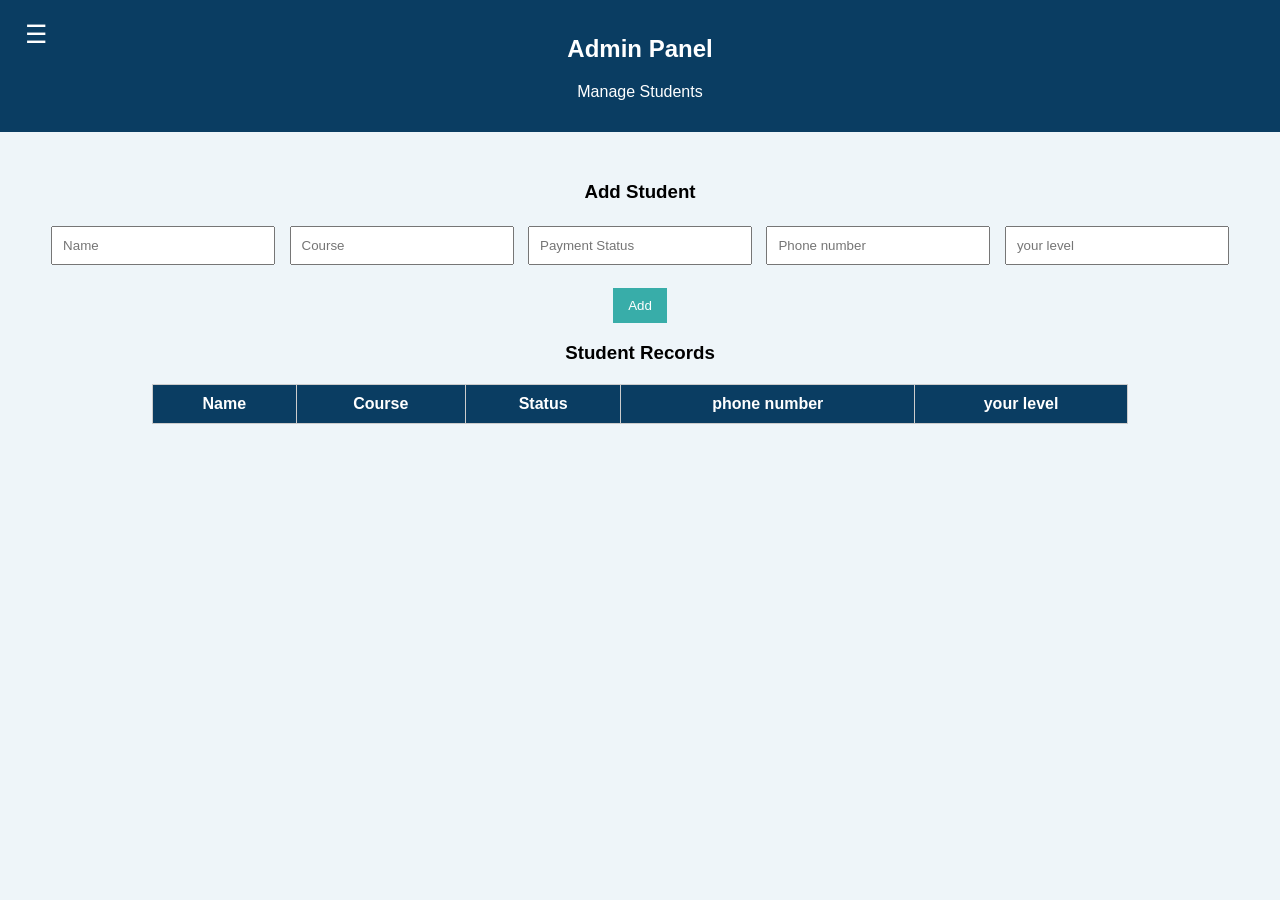
==== admin.html @ 554ec20a "Add files via upload" ====
<!DOCTYPE html>
<html>
<head>
<meta name="description" content="Manuh Digital Institute offers online courses in programming, web development, graphic design and more.">
<meta name="keywords" content="Manuh, coding school, online courses, programming Kenya">
<title>Admin Panel - MANUH</title>

<style>
/* MENU BUTTON */
.menu-btn {
    font-size: 25px;
    cursor: pointer;
    padding: 10px;
    position: fixed;
    top: 10px;
    left: 15px;
    color: white;
    z-index: 1000;
}

/* SIDE MENU */
.side-menu {
    height: 100%;
    width: 0;
    position: fixed;
    top: 0;
    left: 0;
    background: #0a3d62;
    overflow-x: hidden;
    transition: 0.3s;
    padding-top: 60px;
}

.side-menu a {
    display: block;
    padding: 15px;
    color: white;
    text-decoration: none;
    font-size: 18px;
}

.side-menu a:hover {
    background: #38ada9;
}
body {
    font-family: Arial;
    background: #eef5f9;
    margin: 0;
    text-align: center;
}

header {
    background: #0a3d62;
    color: white;
    padding: 15px;
}

.container {
    padding: 30px;
}

input {
    padding: 10px;
    margin: 5px;
    width: 200px;
}

button {
    padding: 10px 15px;
    background: #38ada9;
    color: white;
    border: none;
    cursor: pointer;
}

table {
    margin: auto;
    margin-top: 20px;
    border-collapse: collapse;
    width: 80%;
}

table, th, td {
    border: 1px solid #ccc;
    padding: 10px;
}

th {
    background: #0a3d62;
    color: white;
}
</style>
</head>

<body>
<!-- MENU BUTTON -->
<div class="menu-btn" onclick="toggleMenu()">☰</div>

<!-- SIDE MENU -->
<div id="sideMenu" class="side-menu">
    <a href="#" onclick="toggleMenu()">❌Close</a>
    <a href="index.html">Home</a>
    <a href="courses.html">Courses</a>
    <a href="updates.html">Updates</a>
    <a href="testimonials.html">Testimonials</a>
    <a href="contact.html">Contact</a>
</div>
<header>
<h2>Admin Panel</h2>
<p>Manage Students</p>
</header>

<div class="container">

<h3>Add Student</h3>

<input type="text" id="name" placeholder="Name">
<input type="text" id="course" placeholder="Course">
<input type="text" id="status" placeholder="Payment Status">
<input type="text" id="status" placeholder="Phone number">
<input type="text" id="status" placeholder="your level">
<br><br>
<button onclick="addStudent()">Add</button>

<h3>Student Records</h3>

<table id="table">
<tr>
<th>Name</th>
<th>Course</th>
<th>Status</th>
<th>phone number</th>
<th>your level</th>
</tr>
</table>

</div>

<script>

const password = "admin123";

let user = prompt("Enter Admin Password:");

if(user !== password){
    alert("Access Denied");
    window.location.href = "index.html";
}

const scriptURL = "https://script.google.com/macros/s/AKfycbxEfdtH7J-JGkwNBiwS1fUm7ss4GnFh3Oe9VlVW-GydqVm9uI6_HTYOutLqC6gaaTQbQA/exec";

function addStudent(){
    const name = document.getElementById("name").value;
    const course = document.getElementById("course").value;
    const status = document.getElementById("status").value;

    fetch(scriptURL, {
        method: "POST",
        header: {
               "content-Type": "application/json"
        },
        body: JSON.stringify({name, course, status, phone number, your level})
    })
    .then(response => response.text())
    .then(data => {
        alert("✅student added successfully");
    })
    .catch(error => {
        alert("❌Error: " + error);
        console.error(error);
    });
}
</script>

<script>
function toggleMenu(){
    let menu = document.getElementById("sideMenu");

    if(menu.style.width === "250px"){
        menu.style.width = "0";
    } else {
        menu.style.width = "250px";
    }
}
</script>
</body>
</html>
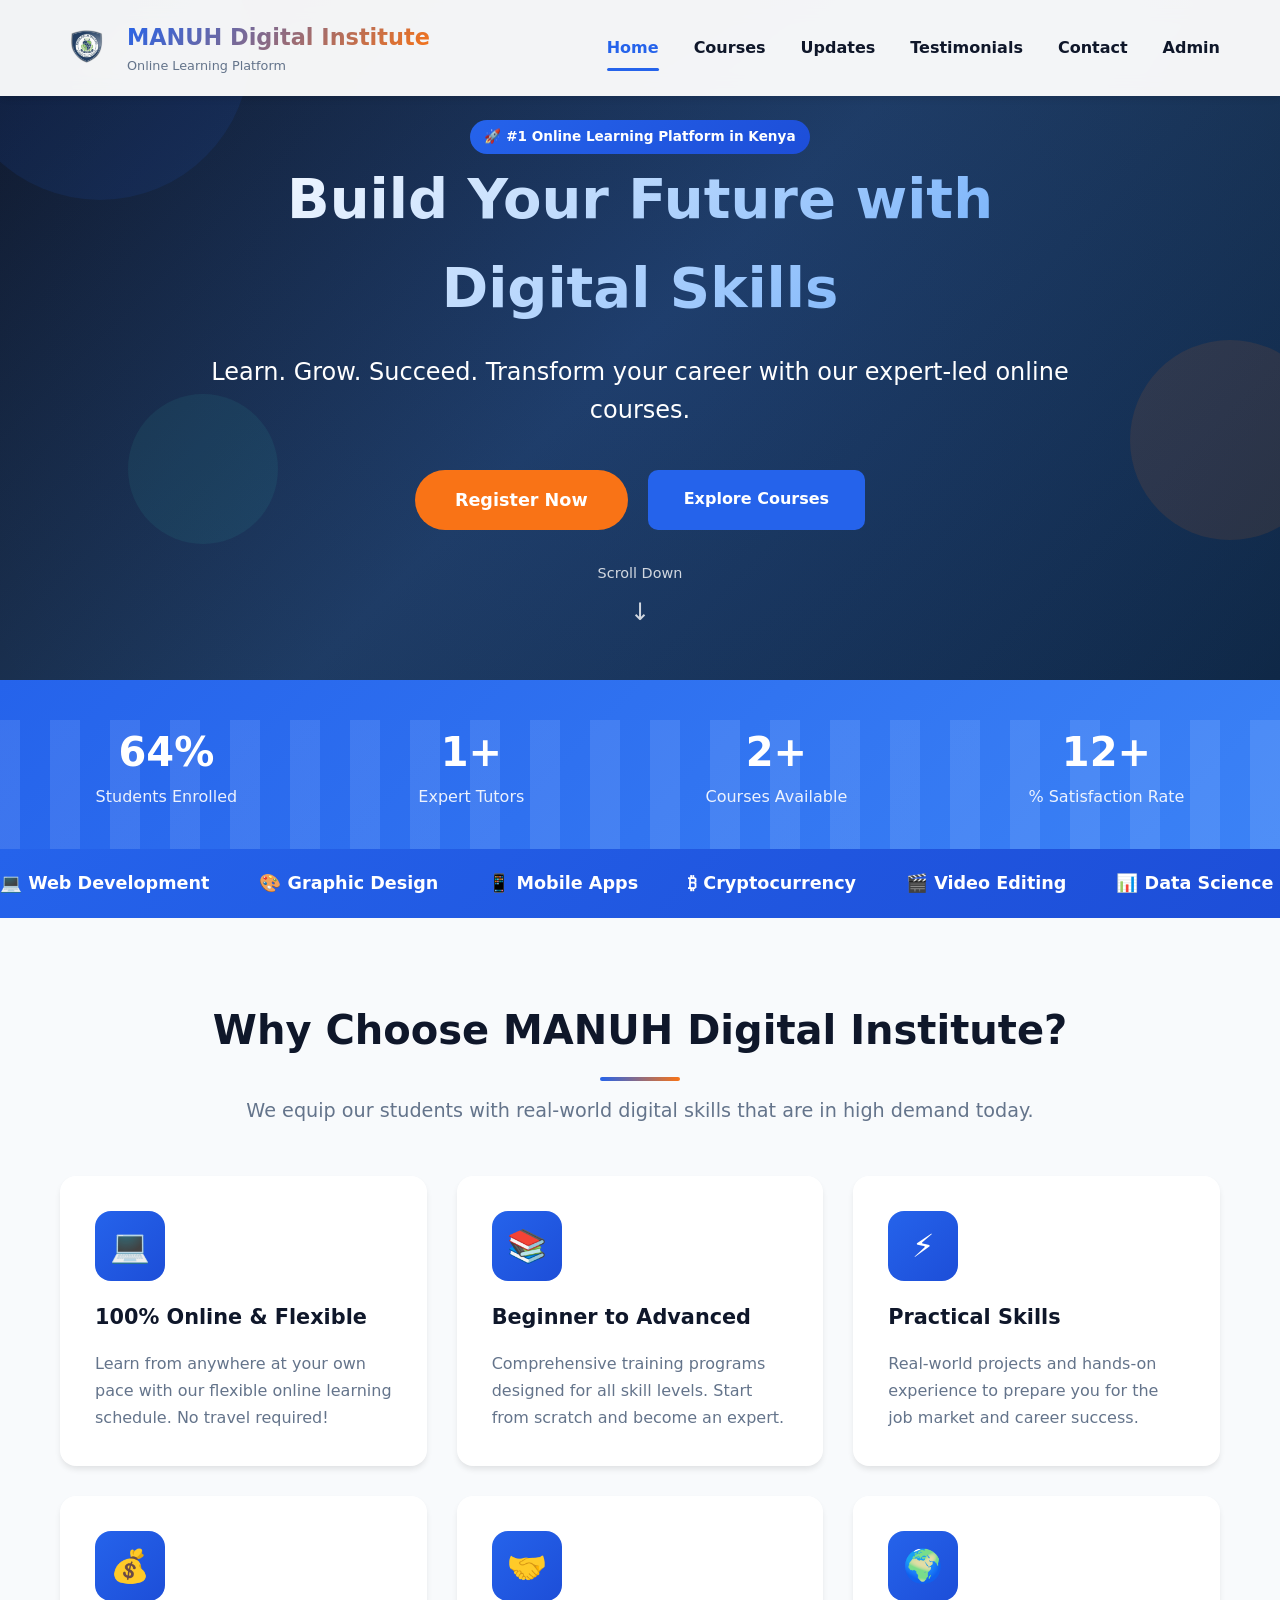
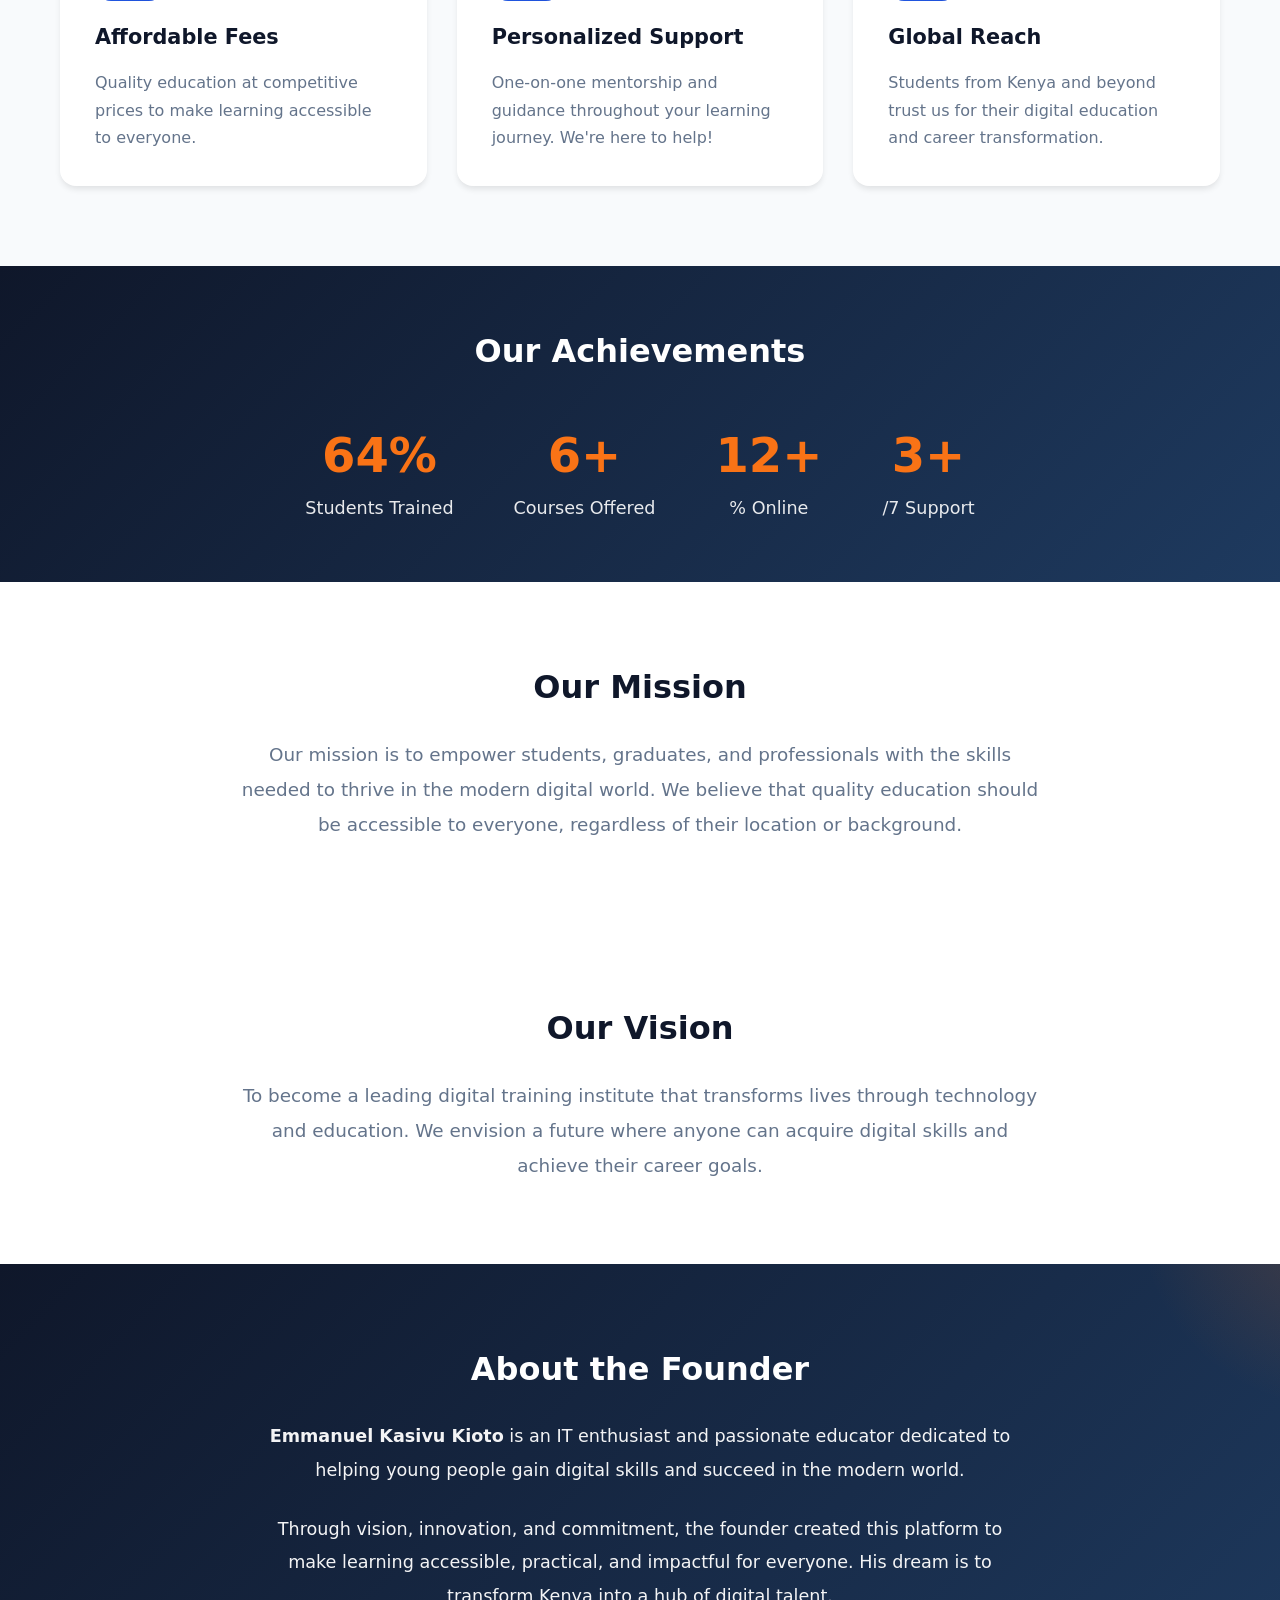
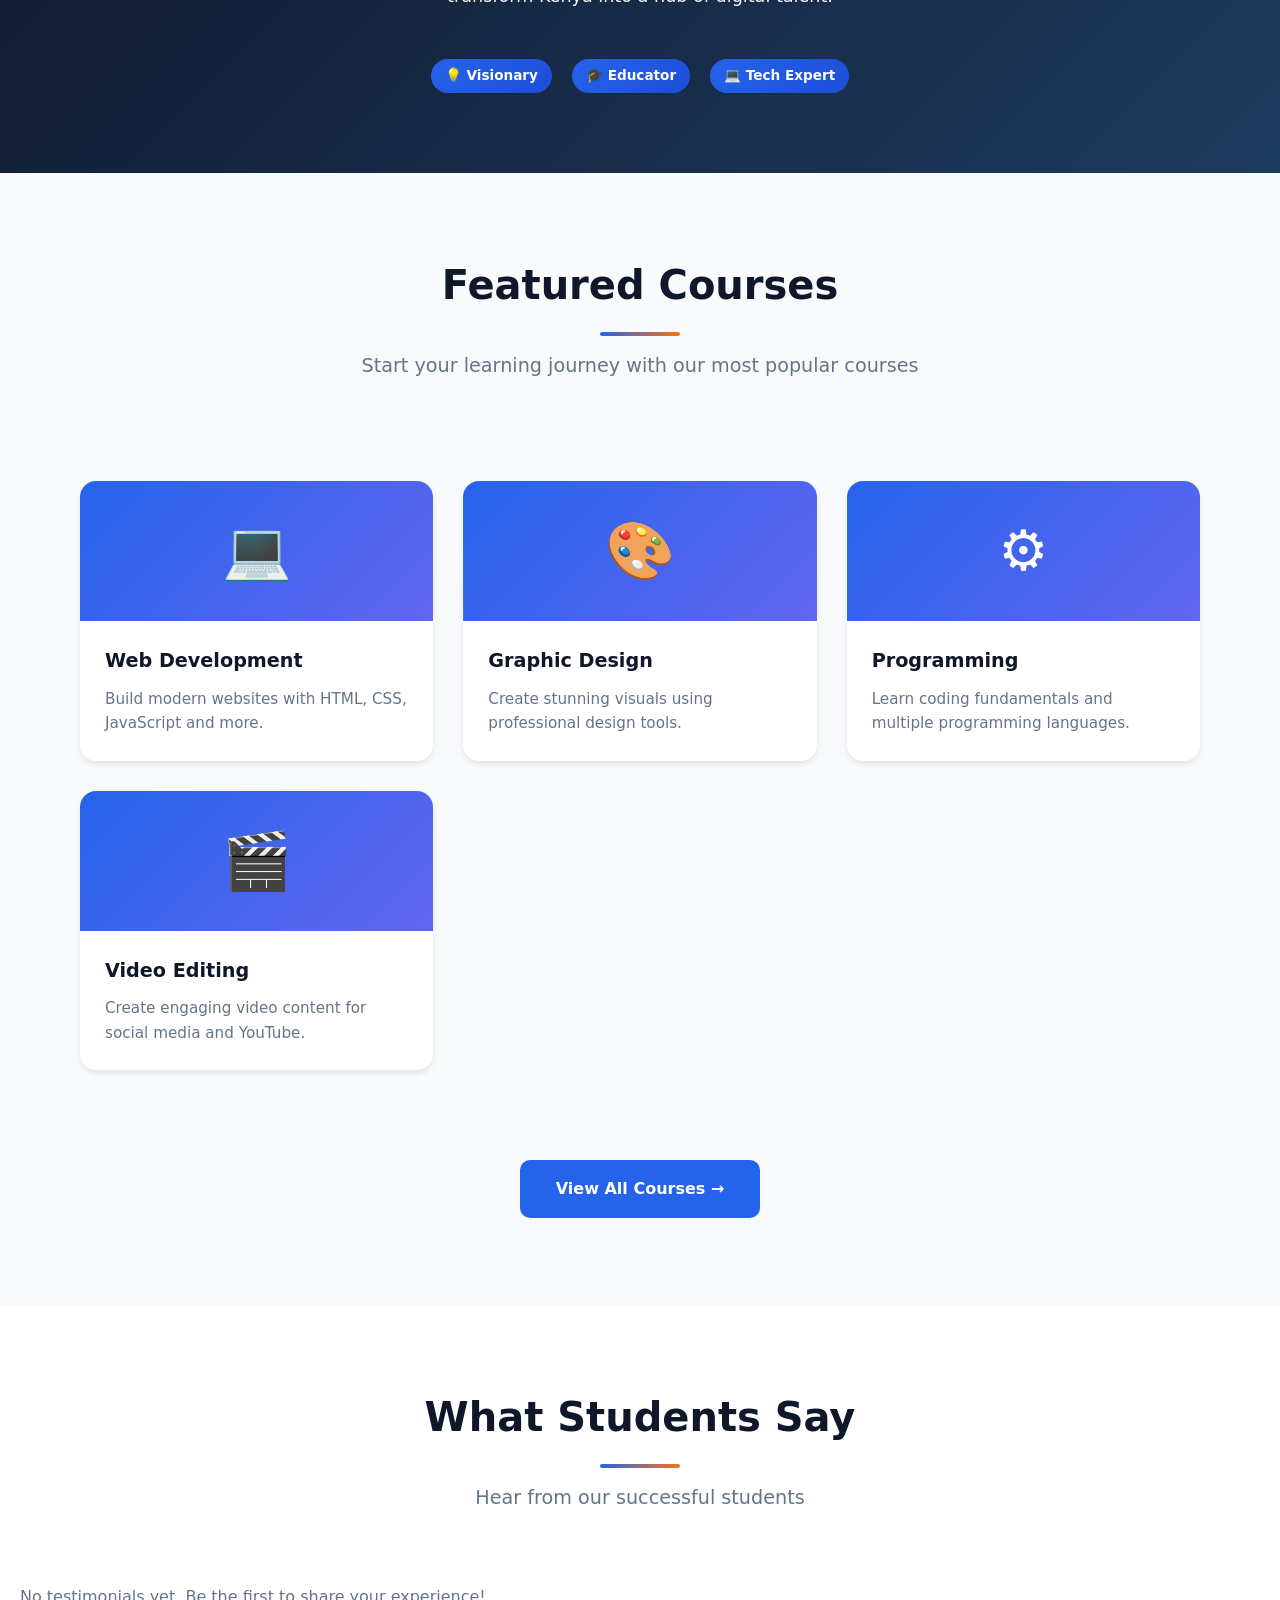
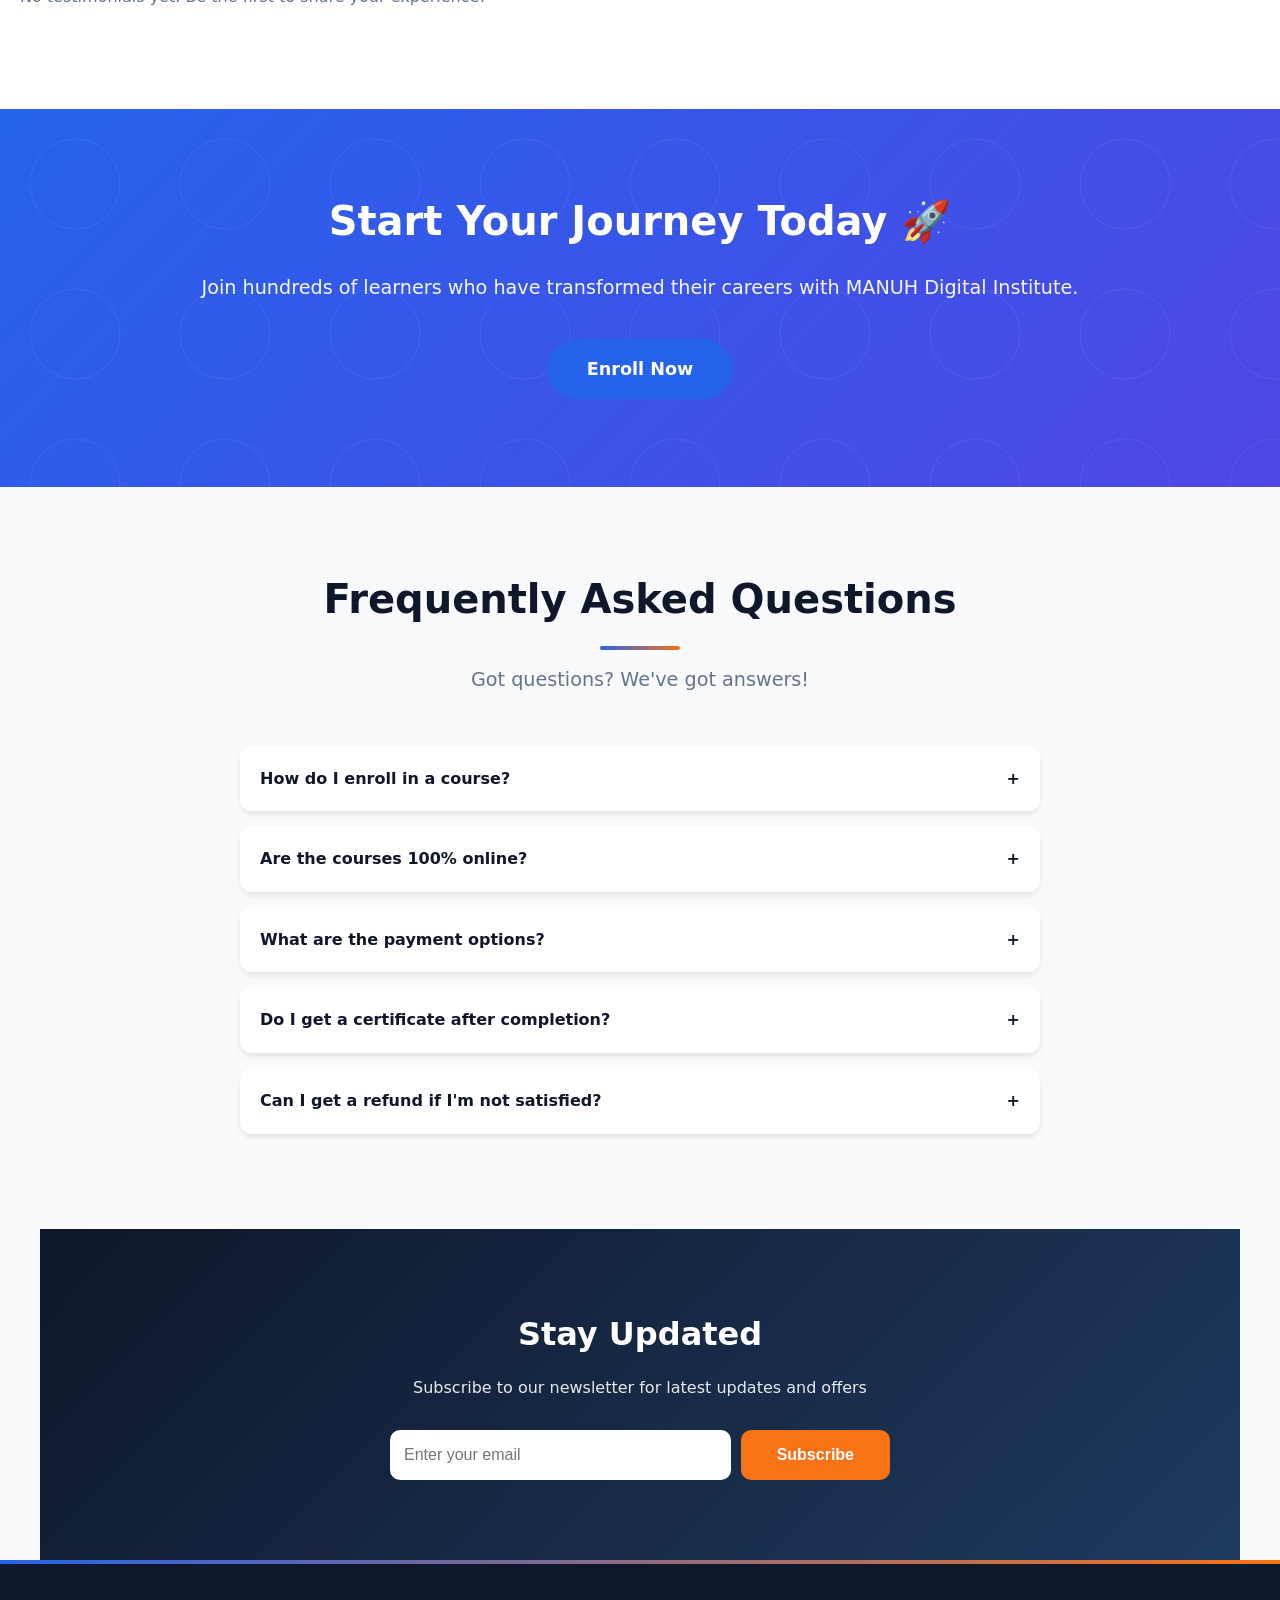
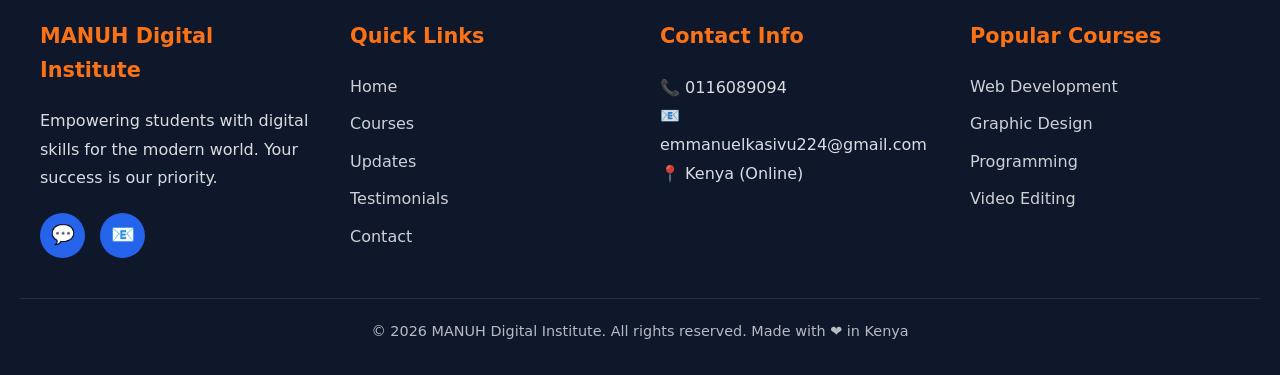
==== commit 9f18cc08: "updated commit" ====
--- a/admin.html
+++ b/admin.html
@@ -1,187 +1,209 @@
-<!DOCTYPE html>
-<html>
-<head>
-<meta name="description" content="Manuh Digital Institute offers online courses in programming, web development, graphic design and more.">
-<meta name="keywords" content="Manuh, coding school, online courses, programming Kenya">
-<title>Admin Panel - MANUH</title>
-
-<style>
-/* MENU BUTTON */
-.menu-btn {
-    font-size: 25px;
-    cursor: pointer;
-    padding: 10px;
-    position: fixed;
-    top: 10px;
-    left: 15px;
-    color: white;
-    z-index: 1000;
-}
-
-/* SIDE MENU */
-.side-menu {
-    height: 100%;
-    width: 0;
-    position: fixed;
-    top: 0;
-    left: 0;
-    background: #0a3d62;
-    overflow-x: hidden;
-    transition: 0.3s;
-    padding-top: 60px;
-}
-
-.side-menu a {
-    display: block;
-    padding: 15px;
-    color: white;
-    text-decoration: none;
-    font-size: 18px;
-}
-
-.side-menu a:hover {
-    background: #38ada9;
-}
-body {
-    font-family: Arial;
-    background: #eef5f9;
-    margin: 0;
-    text-align: center;
-}
-
-header {
-    background: #0a3d62;
-    color: white;
-    padding: 15px;
-}
-
-.container {
-    padding: 30px;
-}
-
-input {
-    padding: 10px;
-    margin: 5px;
-    width: 200px;
-}
-
-button {
-    padding: 10px 15px;
-    background: #38ada9;
-    color: white;
-    border: none;
-    cursor: pointer;
-}
-
-table {
-    margin: auto;
-    margin-top: 20px;
-    border-collapse: collapse;
-    width: 80%;
-}
-
-table, th, td {
-    border: 1px solid #ccc;
-    padding: 10px;
-}
-
-th {
-    background: #0a3d62;
-    color: white;
-}
-</style>
-</head>
-
-<body>
-<!-- MENU BUTTON -->
-<div class="menu-btn" onclick="toggleMenu()">☰</div>
-
-<!-- SIDE MENU -->
-<div id="sideMenu" class="side-menu">
-    <a href="#" onclick="toggleMenu()">❌Close</a>
-    <a href="index.html">Home</a>
-    <a href="courses.html">Courses</a>
-    <a href="updates.html">Updates</a>
-    <a href="testimonials.html">Testimonials</a>
-    <a href="contact.html">Contact</a>
-</div>
-<header>
-<h2>Admin Panel</h2>
-<p>Manage Students</p>
-</header>
-
-<div class="container">
-
-<h3>Add Student</h3>
-
-<input type="text" id="name" placeholder="Name">
-<input type="text" id="course" placeholder="Course">
-<input type="text" id="status" placeholder="Payment Status">
-<input type="text" id="status" placeholder="Phone number">
-<input type="text" id="status" placeholder="your level">
-<br><br>
-<button onclick="addStudent()">Add</button>
-
-<h3>Student Records</h3>
-
-<table id="table">
-<tr>
-<th>Name</th>
-<th>Course</th>
-<th>Status</th>
-<th>phone number</th>
-<th>your level</th>
-</tr>
-</table>
-
-</div>
-
-<script>
-
-const password = "admin123";
-
-let user = prompt("Enter Admin Password:");
-
-if(user !== password){
-    alert("Access Denied");
-    window.location.href = "index.html";
-}
-
-const scriptURL = "https://script.google.com/macros/s/AKfycbxEfdtH7J-JGkwNBiwS1fUm7ss4GnFh3Oe9VlVW-GydqVm9uI6_HTYOutLqC6gaaTQbQA/exec";
-
-function addStudent(){
-    const name = document.getElementById("name").value;
-    const course = document.getElementById("course").value;
-    const status = document.getElementById("status").value;
-
-    fetch(scriptURL, {
-        method: "POST",
-        header: {
-               "content-Type": "application/json"
-        },
-        body: JSON.stringify({name, course, status, phone number, your level})
-    })
-    .then(response => response.text())
-    .then(data => {
-        alert("✅student added successfully");
-    })
-    .catch(error => {
-        alert("❌Error: " + error);
-        console.error(error);
-    });
-}
-</script>
-
-<script>
-function toggleMenu(){
-    let menu = document.getElementById("sideMenu");
-
-    if(menu.style.width === "250px"){
-        menu.style.width = "0";
-    } else {
-        menu.style.width = "250px";
-    }
-}
-</script>
-</body>
+<!DOCTYPE html>
+<html lang="en">
+<head>
+    <meta charset="UTF-8">
+    <meta name="viewport" content="width=device-width, initial-scale=1.0">
+    <meta name="description" content="MANUH Digital Institute Admin Panel">
+    <title>Admin Panel | MANUH Digital Institute</title>
+    <link rel="stylesheet" href="styles.css">
+    <style>
+        .admin-container {
+            max-width: 900px;
+            margin: 40px auto;
+            padding: 20px;
+        }
+        .admin-card {
+            background: var(--white);
+            padding: 30px;
+            border-radius: 12px;
+            box-shadow: var(--shadow);
+            margin-bottom: 30px;
+        }
+        .admin-card h3 {
+            margin-bottom: 20px;
+            color: var(--secondary);
+        }
+        .form-group {
+            margin-bottom: 15px;
+        }
+        .form-group label {
+            display: block;
+            margin-bottom: 5px;
+            font-weight: 500;
+            color: var(--secondary);
+        }
+        .form-group input {
+            width: 100%;
+            padding: 12px;
+            border: 1px solid #ddd;
+            border-radius: 8px;
+            font-size: 1rem;
+        }
+        .form-row {
+            display: grid;
+            grid-template-columns: repeat(auto-fit, minmax(200px, 1fr));
+            gap: 15px;
+        }
+        table {
+            width: 100%;
+            border-collapse: collapse;
+            margin-top: 15px;
+        }
+        table, th, td {
+            border: 1px solid #e2e8f0;
+            padding: 12px;
+            text-align: left;
+        }
+        th {
+            background: var(--primary);
+            color: var(--white);
+        }
+    </style>
+</head>
+<body>
+    <header class="header">
+        <div class="header-inner">
+            <div class="logo">
+                <img src="logo.png" alt="MANUH Digital Institute">
+                <div>
+                    <div class="logo-text">MANUH Digital Institute</div>
+                    <div class="logo-sub">Admin Panel</div>
+                </div>
+            </div>
+            <button class="nav-toggle" onclick="toggleNav()">☰</button>
+            <nav class="nav" id="mainNav">
+                <a href="index.html">Home</a>
+                <a href="courses.html">Courses</a>
+                <a href="updates.html">Updates</a>
+                <a href="testimonials.html">Testimonials</a>
+                <a href="contact.html">Contact</a>
+            </nav>
+        </div>
+    </header>
+
+    <section class="section">
+        <h2 class="section-title">Admin Panel</h2>
+        
+        <div class="admin-container">
+            <div class="admin-card">
+                <h3>Add Student</h3>
+                <form onsubmit="addStudent(event)">
+                    <div class="form-row">
+                        <div class="form-group">
+                            <label>Name</label>
+                            <input type="text" id="name" required>
+                        </div>
+                        <div class="form-group">
+                            <label>Course</label>
+                            <input type="text" id="course" required>
+                        </div>
+                        <div class="form-group">
+                            <label>Payment Status</label>
+                            <input type="text" id="status" required>
+                        </div>
+                        <div class="form-group">
+                            <label>Phone Number</label>
+                            <input type="text" id="phone">
+                        </div>
+                        <div class="form-group">
+                            <label>Level</label>
+                            <input type="text" id="level">
+                        </div>
+                    </div>
+                    <button type="submit" class="btn" style="margin-top: 15px;">Add Student</button>
+                </form>
+            </div>
+
+            <div class="admin-card">
+                <h3>Student Records</h3>
+                <table id="studentTable">
+                    <thead>
+                        <tr>
+                            <th>Name</th>
+                            <th>Course</th>
+                            <th>Status</th>
+                            <th>Phone</th>
+                            <th>Level</th>
+                        </tr>
+                    </thead>
+                    <tbody id="tableBody">
+                        <tr>
+                            <td colspan="5" style="text-align: center; color: var(--gray);">Loading student data...</td>
+                        </tr>
+                    </tbody>
+                </table>
+            </div>
+        </div>
+    </section>
+
+    <footer class="footer">
+        <p>&copy; 2026 MANUH Digital Institute. All rights reserved.</p>
+    </footer>
+
+    <script>
+        function toggleNav() {
+            document.getElementById('mainNav').classList.toggle('active');
+        }
+
+        const password = prompt("Enter Admin Password:");
+        
+        if(password !== "admin123") {
+            alert("Access Denied");
+            window.location.href = "index.html";
+        }
+
+        const scriptURL = "https://script.google.com/macros/s/AKfycbxEfdtH7J-JGkwNBiwS1fUm7ss4GnFh3Oe9VlVW-GydqVm9uI6_HTYOutLqC6gaaTQbQA/exec";
+        const sheetURL = "https://docs.google.com/spreadsheets/d/e/2PACX-1vQhWSecaoPo58RDYDO5vGVjQj4ZnOai4Zv1HASyNy6rtLW99l5zXTQamYXKHBvB--AUJJ_jW89Kjvk1/pub?gid=578775294&single=true&output=csv";
+
+        function addStudent(e) {
+            e.preventDefault();
+            const name = document.getElementById("name").value;
+            const course = document.getElementById("course").value;
+            const status = document.getElementById("status").value;
+            const phone = document.getElementById("phone").value;
+            const level = document.getElementById("level").value;
+
+            fetch(scriptURL, {
+                method: "POST",
+                headers: {
+                    "Content-Type": "application/json"
+                },
+                body: JSON.stringify({name, course, status, phone, level})
+            })
+            .then(response => response.text())
+            .then(data => {
+                alert("Student added successfully!");
+                document.querySelector("form").reset();
+                loadStudents();
+            })
+            .catch(error => {
+                alert("Error: " + error);
+            });
+        }
+
+        function loadStudents() {
+            fetch(sheetURL)
+                .then(res => res.text())
+                .then(data => {
+                    const rows = data.split("\n").slice(1);
+                    let html = "";
+                    rows.forEach(row => {
+                        const cols = row.split(",");
+                        if(cols.length >= 3 && cols[0]) {
+                            html += `<tr>
+                                <td>${cols[0]}</td>
+                                <td>${cols[1] || '-'}</td>
+                                <td>${cols[2] || '-'}</td>
+                                <td>${cols[3] || '-'}</td>
+                                <td>${cols[4] || '-'}</td>
+                            </tr>`;
+                        }
+                    });
+                    document.getElementById("tableBody").innerHTML = html || '<tr><td colspan="5" style="text-align: center; color: var(--gray);">No students found</td></tr>';
+                });
+        }
+
+        loadStudents();
+    </script>
+</body>
 </html>
--- a/styles.css
+++ b/styles.css
@@ -0,0 +1,1528 @@
+:root {
+    --primary: #2563eb;
+    --primary-dark: #1d4ed8;
+    --secondary: #0f172a;
+    --accent: #f97316;
+    --light: #f8fafc;
+    --gray: #64748b;
+    --white: #ffffff;
+    --shadow: 0 4px 6px -1px rgba(0, 0, 0, 0.1);
+    --shadow-lg: 0 10px 15px -3px rgba(0, 0, 0, 0.1);
+}
+
+* {
+    margin: 0;
+    padding: 0;
+    box-sizing: border-box;
+}
+
+html {
+    scroll-behavior: smooth;
+}
+
+body {
+    font-family: 'Segoe UI', system-ui, -apple-system, sans-serif;
+    line-height: 1.6;
+    color: var(--secondary);
+    background: var(--light);
+    overflow-x: hidden;
+}
+
+/* ======== FLOATING ANIMATIONS ======== */
+@keyframes float {
+    0%, 100% { transform: translateY(0px) rotate(0deg); }
+    50% { transform: translateY(-20px) rotate(5deg); }
+}
+
+@keyframes floatReverse {
+    0%, 100% { transform: translateY(0px) rotate(0deg); }
+    50% { transform: translateY(20px) rotate(-5deg); }
+}
+
+@keyframes pulse {
+    0%, 100% { transform: scale(1); opacity: 1; }
+    50% { transform: scale(1.05); opacity: 0.8; }
+}
+
+@keyframes glow {
+    0%, 100% { box-shadow: 0 0 5px rgba(37, 99, 235, 0.3); }
+    50% { box-shadow: 0 0 30px rgba(37, 99, 235, 0.6); }
+}
+
+@keyframes bounce {
+    0%, 100% { transform: translateY(0); }
+    50% { transform: translateY(-10px); }
+}
+
+@keyframes spin {
+    from { transform: rotate(0deg); }
+    to { transform: rotate(360deg); }
+}
+
+@keyframes wave {
+    0% { transform: translateX(0); }
+    100% { transform: translateX(-50%); }
+}
+
+@keyframes slideUp {
+    from { opacity: 0; transform: translateY(50px); }
+    to { opacity: 1; transform: translateY(0); }
+}
+
+@keyframes fadeIn {
+    from { opacity: 0; }
+    to { opacity: 1; }
+}
+
+@keyframes scaleIn {
+    from { opacity: 0; transform: scale(0.8); }
+    to { opacity: 1; transform: scale(1); }
+}
+
+@keyframes shimmer {
+    0% { background-position: -200% 0; }
+    100% { background-position: 200% 0; }
+}
+
+@keyframes typing {
+    from { width: 0; }
+    to { width: 100%; }
+}
+
+@keyframes blink {
+    50% { border-color: transparent; }
+}
+
+@keyframes rotate3d {
+    0% { transform: rotateY(0deg); }
+    100% { transform: rotateY(360deg); }
+}
+
+@keyframes floatDiagonal {
+    0%, 100% { transform: translate(0, 0); }
+    25% { transform: translate(10px, -15px); }
+    50% { transform: translate(-5px, -25px); }
+    75% { transform: translate(-15px, -10px); }
+}
+
+/* ======== ANIMATED BACKGROUND ======== */
+.particles {
+    position: fixed;
+    top: 0;
+    left: 0;
+    width: 100%;
+    height: 100%;
+    pointer-events: none;
+    z-index: 0;
+    overflow: hidden;
+}
+
+.particle {
+    position: absolute;
+    width: 10px;
+    height: 10px;
+    background: var(--primary);
+    border-radius: 50%;
+    opacity: 0.3;
+    animation: floatDiagonal 8s infinite ease-in-out;
+}
+
+.particle:nth-child(1) { left: 10%; top: 20%; animation-delay: 0s; animation-duration: 6s; }
+.particle:nth-child(2) { left: 20%; top: 80%; animation-delay: 1s; animation-duration: 8s; }
+.particle:nth-child(3) { left: 30%; top: 40%; animation-delay: 2s; animation-duration: 7s; }
+.particle:nth-child(4) { left: 50%; top: 60%; animation-delay: 0.5s; animation-duration: 9s; }
+.particle:nth-child(5) { left: 70%; top: 30%; animation-delay: 1.5s; animation-duration: 6s; }
+.particle:nth-child(6) { left: 80%; top: 70%; animation-delay: 2.5s; animation-duration: 8s; }
+.particle:nth-child(7) { left: 90%; top: 50%; animation-delay: 3s; animation-duration: 7s; }
+.particle:nth-child(8) { left: 5%; top: 90%; animation-delay: 1s; animation-duration: 9s; }
+
+/* ======== WAVE SEPARATOR ======== */
+.wave-separator {
+    position: relative;
+    height: 100px;
+    overflow: hidden;
+}
+
+.wave-separator svg {
+    position: absolute;
+    width: 100%;
+    height: 100%;
+    animation: wave 15s linear infinite;
+}
+
+.wave-separator svg path {
+    fill: var(--light);
+}
+
+/* ======== MARQUEE ======== */
+.marquee-container {
+    background: linear-gradient(135deg, var(--primary), var(--primary-dark));
+    padding: 20px 0;
+    overflow: hidden;
+    position: relative;
+}
+
+.marquee {
+    display: flex;
+    animation: marquee 20s linear infinite;
+    white-space: nowrap;
+}
+
+.marquee-content {
+    display: flex;
+    gap: 50px;
+    padding-right: 50px;
+}
+
+.marquee-item {
+    color: var(--white);
+    font-size: 1.1rem;
+    font-weight: 600;
+    display: flex;
+    align-items: center;
+    gap: 10px;
+}
+
+@keyframes marquee {
+    0% { transform: translateX(0); }
+    100% { transform: translateX(-50%); }
+}
+
+/* ======== COUNTER ANIMATION ======== */
+.counter-section {
+    background: linear-gradient(135deg, var(--secondary), #1e3a5f);
+    padding: 60px 20px;
+    text-align: center;
+}
+
+.counter-grid {
+    display: flex;
+    justify-content: center;
+    gap: 60px;
+    flex-wrap: wrap;
+}
+
+.counter-item {
+    text-align: center;
+    color: var(--white);
+}
+
+.counter-number {
+    font-size: 3rem;
+    font-weight: 700;
+    color: var(--accent);
+    display: block;
+    animation: pulse 2s infinite;
+}
+
+.counter-label {
+    font-size: 1.1rem;
+    opacity: 0.9;
+}
+
+/* ======== ANIMATED CARDS ======== */
+.animated-card {
+    opacity: 0;
+    animation: slideUp 0.6s forwards;
+}
+
+.animated-card:nth-child(1) { animation-delay: 0.1s; }
+.animated-card:nth-child(2) { animation-delay: 0.2s; }
+.animated-card:nth-child(3) { animation-delay: 0.3s; }
+.animated-card:nth-child(4) { animation-delay: 0.4s; }
+.animated-card:nth-child(5) { animation-delay: 0.5s; }
+.animated-card:nth-child(6) { animation-delay: 0.6s; }
+
+.animated-card:hover {
+    transform: translateY(-10px) scale(1.02);
+    box-shadow: 0 20px 40px rgba(37, 99, 235, 0.2);
+}
+
+/* ======== GLOWING BUTTON ======== */
+.btn-glow {
+    position: relative;
+    background: var(--primary);
+    color: var(--white);
+    padding: 16px 40px;
+    border-radius: 50px;
+    font-weight: 600;
+    font-size: 1.1rem;
+    text-decoration: none;
+    display: inline-block;
+    overflow: hidden;
+    transition: all 0.3s;
+}
+
+.btn-glow::before {
+    content: '';
+    position: absolute;
+    top: 0;
+    left: -100%;
+    width: 100%;
+    height: 100%;
+    background: linear-gradient(90deg, transparent, rgba(255,255,255,0.3), transparent);
+    animation: shimmer 2s infinite;
+}
+
+.btn-glow:hover {
+    transform: translateY(-3px) scale(1.05);
+    box-shadow: 0 10px 30px rgba(37, 99, 235, 0.4);
+}
+
+.btn-glow.accent {
+    background: var(--accent);
+}
+
+.btn-glow.accent:hover {
+    box-shadow: 0 10px 30px rgba(249, 115, 22, 0.4);
+}
+
+/* ======== HOVER EFFECTS ======== */
+.hover-scale {
+    transition: transform 0.3s ease;
+}
+
+.hover-scale:hover {
+    transform: scale(1.05);
+}
+
+.hover-rotate {
+    transition: transform 0.3s ease;
+}
+
+.hover-rotate:hover {
+    transform: rotate(5deg);
+}
+
+.hover-lift {
+    transition: all 0.3s ease;
+}
+
+.hover-lift:hover {
+    transform: translateY(-15px);
+    box-shadow: 0 20px 40px rgba(0,0,0,0.15);
+}
+
+/* ======== TYPING EFFECT ======== */
+.typing-text {
+    overflow: hidden;
+    white-space: nowrap;
+    animation: typing 3s steps(40, end), blink 0.5s step-end infinite;
+    border-right: 3px solid var(--accent);
+}
+
+/* ======== SCROLL ANIMATIONS ======== */
+.scroll-animate {
+    opacity: 0;
+    transform: translateY(30px);
+    transition: all 0.8s ease;
+}
+
+.scroll-animate.visible {
+    opacity: 1;
+    transform: translateY(0);
+}
+
+/* ======== SPINNING ICONS ======== */
+.spin-icon {
+    display: inline-block;
+    animation: spin 4s linear infinite;
+}
+
+.spin-icon:hover {
+    animation-duration: 1s;
+}
+
+/* ======== BOUNCING ARROW ======== */
+.bounce-arrow {
+    position: absolute;
+    bottom: 30px;
+    left: 50%;
+    transform: translateX(-50%);
+    animation: bounce 2s infinite;
+    font-size: 2rem;
+    color: var(--white);
+    opacity: 0.8;
+}
+
+/* ======== HERO ANIMATION ======== */
+.hero {
+    background: linear-gradient(135deg, var(--secondary) 0%, #1e3a5f 50%, #0f2847 100%);
+    color: var(--white);
+    padding: 120px 20px 150px;
+    text-align: center;
+    position: relative;
+    overflow: hidden;
+}
+
+.hero::before {
+    content: '';
+    position: absolute;
+    top: -50%;
+    left: -50%;
+    width: 200%;
+    height: 200%;
+    background: radial-gradient(circle, rgba(37, 99, 235, 0.1) 0%, transparent 50%);
+    animation: pulse 8s ease-in-out infinite;
+}
+
+.hero-content {
+    position: relative;
+    z-index: 1;
+    max-width: 900px;
+    margin: 0 auto;
+}
+
+.hero h1 {
+    font-size: 3.5rem;
+    margin-bottom: 20px;
+    font-weight: 800;
+    animation: fadeIn 1s ease-out, float 6s ease-in-out infinite;
+    background: linear-gradient(135deg, #fff, #60a5fa);
+    -webkit-background-clip: text;
+    -webkit-text-fill-color: transparent;
+    background-clip: text;
+}
+
+.hero p {
+    font-size: 1.5rem;
+    opacity: 0.95;
+    margin-bottom: 40px;
+    animation: slideUp 0.8s ease-out 0.3s both;
+}
+
+.hero-btns {
+    display: flex;
+    gap: 20px;
+    justify-content: center;
+    flex-wrap: wrap;
+    animation: slideUp 0.8s ease-out 0.6s both;
+}
+
+/* Floating shapes */
+.hero-shapes {
+    position: absolute;
+    top: 0;
+    left: 0;
+    width: 100%;
+    height: 100%;
+    overflow: hidden;
+    pointer-events: none;
+}
+
+.hero-shape {
+    position: absolute;
+    border-radius: 50%;
+    opacity: 0.1;
+    animation: float 8s ease-in-out infinite;
+}
+
+.hero-shape:nth-child(1) {
+    width: 300px;
+    height: 300px;
+    background: var(--primary);
+    top: -100px;
+    left: -50px;
+    animation-delay: 0s;
+}
+
+.hero-shape:nth-child(2) {
+    width: 200px;
+    height: 200px;
+    background: var(--accent);
+    top: 50%;
+    right: -50px;
+    animation-delay: 2s;
+    animation-duration: 10s;
+}
+
+.hero-shape:nth-child(3) {
+    width: 150px;
+    height: 150px;
+    background: #38ada9;
+    bottom: 20%;
+    left: 10%;
+    animation-delay: 4s;
+    animation-duration: 12s;
+}
+
+/* ======== ANIMATED ICONS ======== */
+.animated-icon {
+    width: 70px;
+    height: 70px;
+    background: linear-gradient(135deg, var(--primary), var(--primary-dark));
+    border-radius: 16px;
+    display: flex;
+    align-items: center;
+    justify-content: center;
+    font-size: 2rem;
+    margin-bottom: 20px;
+    color: var(--white);
+    animation: glow 3s ease-in-out infinite, float 6s ease-in-out infinite;
+}
+
+.animated-icon:hover {
+    animation: spin 1s linear infinite, glow 0.5s ease-in-out;
+}
+
+/* ======== FEATURE CARDS ======== */
+.feature-card {
+    background: var(--white);
+    padding: 35px;
+    border-radius: 16px;
+    box-shadow: var(--shadow);
+    transition: all 0.4s ease;
+    position: relative;
+    overflow: hidden;
+}
+
+.feature-card::before {
+    content: '';
+    position: absolute;
+    top: 0;
+    left: 0;
+    width: 100%;
+    height: 4px;
+    background: linear-gradient(90deg, var(--primary), var(--accent));
+    transform: scaleX(0);
+    transition: transform 0.4s ease;
+}
+
+.feature-card:hover::before {
+    transform: scaleX(1);
+}
+
+.feature-card:hover {
+    transform: translateY(-10px);
+    box-shadow: 0 25px 50px rgba(37, 99, 235, 0.15);
+}
+
+/* ======== STATS BAR ======== */
+.stats-bar {
+    background: linear-gradient(135deg, var(--primary), #3b82f6);
+    padding: 40px 20px;
+    display: flex;
+    justify-content: space-around;
+    flex-wrap: wrap;
+    gap: 30px;
+    position: relative;
+    overflow: hidden;
+}
+
+.stats-bar::before {
+    content: '';
+    position: absolute;
+    width: 200%;
+    height: 100%;
+    background: repeating-linear-gradient(
+        90deg,
+        transparent,
+        transparent 30px,
+        rgba(255,255,255,0.1) 30px,
+        rgba(255,255,255,0.1) 60px
+    );
+    animation: wave 20s linear infinite;
+}
+
+.stat-item {
+    text-align: center;
+    color: var(--white);
+    z-index: 1;
+}
+
+.stat-number {
+    font-size: 2.5rem;
+    font-weight: 700;
+    display: block;
+    animation: pulse 2s infinite;
+}
+
+.stat-label {
+    font-size: 1rem;
+    opacity: 0.9;
+}
+
+/* ======== TESTIMONIAL SLIDER ======== */
+.testimonial-slider {
+    position: relative;
+    overflow: hidden;
+    padding: 20px 0;
+}
+
+.testimonial-track {
+    display: flex;
+    gap: 30px;
+    animation: marquee 30s linear infinite;
+}
+
+.testimonial-card {
+    min-width: 350px;
+    background: var(--white);
+    padding: 30px;
+    border-radius: 16px;
+    box-shadow: var(--shadow);
+}
+
+/* ======== SCROLL DOWN INDICATOR ======== */
+.scroll-indicator {
+    position: absolute;
+    bottom: 40px;
+    left: 50%;
+    transform: translateX(-50%);
+    display: flex;
+    flex-direction: column;
+    align-items: center;
+    color: var(--white);
+    opacity: 0.8;
+    animation: bounce 2s infinite;
+}
+
+.scroll-indicator span {
+    font-size: 0.9rem;
+    margin-bottom: 8px;
+}
+
+.scroll-indicator .arrow {
+    font-size: 1.5rem;
+}
+
+/* ======== LOADING ANIMATION ======== */
+.loading-dots::after {
+    content: '';
+    animation: loading 1.5s infinite;
+}
+
+@keyframes loading {
+    0%, 100% { content: '.'; }
+    50% { content: '..'; }
+}
+
+/* ======== PROGRESS BAR ======== */
+.progress-bar {
+    position: fixed;
+    top: 0;
+    left: 0;
+    height: 4px;
+    background: linear-gradient(90deg, var(--primary), var(--accent));
+    width: 0;
+    z-index: 1000;
+    transition: width 0.2s;
+}
+
+/* ======== HEADER ANIMATIONS ======== */
+.header {
+    background: rgba(255, 255, 255, 0.95);
+    backdrop-filter: blur(10px);
+    box-shadow: var(--shadow);
+    position: fixed;
+    top: 0;
+    left: 0;
+    right: 0;
+    z-index: 100;
+    transition: all 0.3s ease;
+}
+
+.header.scrolled {
+    padding: 10px 0;
+    box-shadow: 0 5px 20px rgba(0, 0, 0, 0.1);
+}
+
+.header-inner {
+    display: flex;
+    align-items: center;
+    justify-content: space-between;
+    padding: 20px 20px;
+    max-width: 1200px;
+    margin: 0 auto;
+}
+
+/* ======== LOGO ANIMATION ======== */
+.logo {
+    display: flex;
+    align-items: center;
+    gap: 12px;
+    transition: transform 0.3s ease;
+}
+
+.logo:hover {
+    transform: scale(1.05);
+}
+
+.logo img {
+    width: 55px;
+    height: 55px;
+    object-fit: contain;
+    animation: float 4s ease-in-out infinite;
+}
+
+.logo-text {
+    font-size: 1.4rem;
+    font-weight: 800;
+    background: linear-gradient(135deg, var(--primary), var(--accent));
+    -webkit-background-clip: text;
+    -webkit-text-fill-color: transparent;
+    background-clip: text;
+}
+
+.logo-sub {
+    font-size: 0.8rem;
+    color: var(--gray);
+}
+
+/* ======== NAVIGATION ======== */
+.nav-toggle {
+    display: none;
+    background: none;
+    border: none;
+    font-size: 1.8rem;
+    cursor: pointer;
+    color: var(--secondary);
+    animation: pulse 2s infinite;
+}
+
+.nav {
+    display: flex;
+    gap: 35px;
+}
+
+.nav a {
+    text-decoration: none;
+    color: var(--secondary);
+    font-weight: 600;
+    padding: 10px 0;
+    position: relative;
+    transition: all 0.3s ease;
+    font-size: 1rem;
+}
+
+.nav a::before {
+    content: '';
+    position: absolute;
+    bottom: 0;
+    left: 50%;
+    width: 0;
+    height: 3px;
+    background: var(--primary);
+    transition: all 0.3s ease;
+    transform: translateX(-50%);
+    border-radius: 2px;
+}
+
+.nav a:hover::before {
+    width: 100%;
+}
+
+.nav a:hover {
+    color: var(--primary);
+}
+
+.nav a.active {
+    color: var(--primary);
+}
+
+.nav a.active::before {
+    width: 100%;
+}
+
+/* ======== SECTIONS ======== */
+.section {
+    padding: 80px 20px;
+    max-width: 1200px;
+    margin: 0 auto;
+}
+
+.section-title {
+    font-size: 2.5rem;
+    text-align: center;
+    margin-bottom: 15px;
+    color: var(--secondary);
+    position: relative;
+}
+
+.section-title::after {
+    content: '';
+    display: block;
+    width: 80px;
+    height: 4px;
+    background: linear-gradient(90deg, var(--primary), var(--accent));
+    margin: 15px auto 0;
+    border-radius: 2px;
+    animation: scaleIn 0.6s ease-out;
+}
+
+.section-subtitle {
+    text-align: center;
+    color: var(--gray);
+    margin-bottom: 50px;
+    font-size: 1.2rem;
+}
+
+.section-alt {
+    background: var(--white);
+}
+
+/* ======== BUTTONS ======== */
+.btn {
+    display: inline-block;
+    padding: 16px 36px;
+    background: var(--primary);
+    color: var(--white);
+    text-decoration: none;
+    border-radius: 10px;
+    font-weight: 600;
+    transition: all 0.3s ease;
+    border: none;
+    cursor: pointer;
+    font-size: 1rem;
+    position: relative;
+    overflow: hidden;
+}
+
+.btn::after {
+    content: '';
+    position: absolute;
+    top: 50%;
+    left: 50%;
+    width: 0;
+    height: 0;
+    background: rgba(255,255,255,0.2);
+    border-radius: 50%;
+    transform: translate(-50%, -50%);
+    transition: width 0.6s, height 0.6s;
+}
+
+.btn:hover::after {
+    width: 300px;
+    height: 300px;
+}
+
+.btn:hover {
+    background: var(--primary-dark);
+    transform: translateY(-3px);
+    box-shadow: 0 15px 30px rgba(37, 99, 235, 0.3);
+}
+
+.btn-accent {
+    background: var(--accent);
+}
+
+.btn-accent:hover {
+    background: #ea580c;
+    box-shadow: 0 15px 30px rgba(249, 115, 22, 0.3);
+}
+
+/* ======== CARDS GRID ======== */
+.features-grid {
+    display: grid;
+    grid-template-columns: repeat(auto-fit, minmax(300px, 1fr));
+    gap: 30px;
+    margin-top: 50px;
+}
+
+.feature-card h3 {
+    margin-bottom: 15px;
+    color: var(--secondary);
+    font-size: 1.3rem;
+}
+
+.feature-card p {
+    color: var(--gray);
+    font-size: 1rem;
+    line-height: 1.7;
+}
+
+/* ======== INFO SECTIONS ======== */
+.info-section {
+    background: var(--white);
+    padding: 80px 20px;
+}
+
+.info-content {
+    max-width: 800px;
+    margin: 0 auto;
+    text-align: center;
+}
+
+.info-content h2 {
+    font-size: 2rem;
+    margin-bottom: 25px;
+    color: var(--secondary);
+}
+
+.info-content p {
+    color: var(--gray);
+    font-size: 1.15rem;
+    line-height: 1.9;
+}
+
+/* ======== FOUNDER SECTION ======== */
+.founder-section {
+    background: linear-gradient(135deg, var(--secondary) 0%, #1e3a5f 100%);
+    color: var(--white);
+    padding: 80px 20px;
+    position: relative;
+    overflow: hidden;
+}
+
+.founder-section::before {
+    content: '';
+    position: absolute;
+    top: -50%;
+    right: -20%;
+    width: 400px;
+    height: 400px;
+    background: radial-gradient(circle, rgba(249, 115, 22, 0.2) 0%, transparent 70%);
+    animation: float 10s ease-in-out infinite;
+}
+
+.founder-content {
+    max-width: 750px;
+    margin: 0 auto;
+    text-align: center;
+    position: relative;
+    z-index: 1;
+}
+
+.founder-content h2 {
+    font-size: 2rem;
+    margin-bottom: 25px;
+}
+
+.founder-content p {
+    opacity: 0.95;
+    line-height: 1.9;
+    font-size: 1.1rem;
+}
+
+/* ======== CTA SECTION ======== */
+.cta-section {
+    background: linear-gradient(135deg, var(--primary) 0%, #4f46e5 100%);
+    color: var(--white);
+    padding: 80px 20px;
+    text-align: center;
+    position: relative;
+    overflow: hidden;
+}
+
+.cta-section::before {
+    content: '';
+    position: absolute;
+    top: 0;
+    left: 0;
+    right: 0;
+    bottom: 0;
+    background: url('data:image/svg+xml,<svg xmlns="http://www.w3.org/2000/svg" viewBox="0 0 100 100"><circle cx="50" cy="50" r="30" fill="none" stroke="rgba(255,255,255,0.1)" stroke-width="0.5"/></svg>');
+    background-size: 150px;
+    animation: spin 30s linear infinite;
+}
+
+.cta-content {
+    position: relative;
+    z-index: 1;
+}
+
+.cta-section h2 {
+    font-size: 2.5rem;
+    margin-bottom: 20px;
+}
+
+.cta-section p {
+    font-size: 1.2rem;
+    opacity: 0.95;
+    margin-bottom: 35px;
+}
+
+/* ======== FOOTER ======== */
+.footer {
+    background: var(--secondary);
+    color: var(--white);
+    padding: 60px 20px 30px;
+    position: relative;
+}
+
+.footer::before {
+    content: '';
+    position: absolute;
+    top: 0;
+    left: 0;
+    right: 0;
+    height: 4px;
+    background: linear-gradient(90deg, var(--primary), var(--accent), var(--primary));
+    animation: shimmer 3s infinite;
+    background-size: 200% 100%;
+}
+
+.footer-content {
+    max-width: 1200px;
+    margin: 0 auto;
+    display: grid;
+    grid-template-columns: repeat(auto-fit, minmax(250px, 1fr));
+    gap: 40px;
+}
+
+.footer h3 {
+    font-size: 1.3rem;
+    margin-bottom: 20px;
+    color: var(--accent);
+}
+
+.footer p {
+    opacity: 0.85;
+    line-height: 1.8;
+}
+
+.footer-links {
+    display: flex;
+    flex-direction: column;
+    gap: 12px;
+}
+
+.footer-links a {
+    color: var(--white);
+    text-decoration: none;
+    opacity: 0.8;
+    transition: all 0.3s ease;
+}
+
+.footer-links a:hover {
+    opacity: 1;
+    transform: translateX(5px);
+    color: var(--accent);
+}
+
+.footer-bottom {
+    text-align: center;
+    margin-top: 40px;
+    padding-top: 20px;
+    border-top: 1px solid rgba(255,255,255,0.1);
+}
+
+.footer-bottom p {
+    opacity: 0.7;
+    font-size: 0.9rem;
+}
+
+/* ======== COURSE CARDS ======== */
+.courses-grid {
+    display: grid;
+    grid-template-columns: repeat(auto-fill, minmax(280px, 1fr));
+    gap: 30px;
+    padding: 50px 20px;
+    max-width: 1200px;
+    margin: 0 auto;
+}
+
+.course-card {
+    background: var(--white);
+    border-radius: 16px;
+    overflow: hidden;
+    box-shadow: var(--shadow);
+    transition: all 0.4s ease;
+    position: relative;
+}
+
+.course-card:hover {
+    transform: translateY(-15px) rotateX(5deg);
+    box-shadow: 0 30px 60px rgba(37, 99, 235, 0.2);
+}
+
+.course-icon {
+    height: 140px;
+    background: linear-gradient(135deg, var(--primary), #6366f1);
+    display: flex;
+    align-items: center;
+    justify-content: center;
+    font-size: 3.5rem;
+    color: var(--white);
+    position: relative;
+    overflow: hidden;
+}
+
+.course-icon::after {
+    content: '';
+    position: absolute;
+    width: 100%;
+    height: 100%;
+    background: linear-gradient(45deg, transparent, rgba(255,255,255,0.2), transparent);
+    transform: translateX(-100%);
+    animation: shimmer 3s infinite;
+}
+
+.course-content {
+    padding: 25px;
+}
+
+.course-content h3 {
+    color: var(--secondary);
+    margin-bottom: 10px;
+    font-size: 1.2rem;
+}
+
+.course-content p {
+    color: var(--gray);
+    font-size: 0.95rem;
+}
+
+/* ======== CONTACT CARDS ======== */
+.contact-grid {
+    display: grid;
+    grid-template-columns: repeat(auto-fit, minmax(280px, 1fr));
+    gap: 30px;
+    max-width: 1000px;
+    margin: 0 auto;
+    padding: 50px 20px;
+}
+
+.contact-card {
+    background: var(--white);
+    padding: 35px;
+    border-radius: 16px;
+    box-shadow: var(--shadow);
+    text-align: center;
+    transition: all 0.4s ease;
+    position: relative;
+}
+
+.contact-card::before {
+    content: '';
+    position: absolute;
+    top: 0;
+    left: 0;
+    right: 0;
+    height: 4px;
+    background: linear-gradient(90deg, var(--primary), var(--accent));
+    opacity: 0;
+    transition: opacity 0.3s ease;
+}
+
+.contact-card:hover::before {
+    opacity: 1;
+}
+
+.contact-card:hover {
+    transform: translateY(-10px);
+    box-shadow: 0 20px 40px rgba(37, 99, 235, 0.15);
+}
+
+.contact-icon {
+    width: 70px;
+    height: 70px;
+    background: linear-gradient(135deg, var(--primary), var(--primary-dark));
+    border-radius: 50%;
+    display: flex;
+    align-items: center;
+    justify-content: center;
+    margin: 0 auto 25px;
+    font-size: 1.8rem;
+    color: var(--white);
+    animation: pulse 3s infinite;
+}
+
+.contact-card h3 {
+    margin-bottom: 12px;
+    color: var(--secondary);
+    font-size: 1.3rem;
+}
+
+.contact-card p {
+    color: var(--gray);
+}
+
+.contact-card a {
+    color: var(--primary);
+    text-decoration: none;
+    font-weight: 600;
+    transition: all 0.3s ease;
+}
+
+.contact-card a:hover {
+    color: var(--accent);
+}
+
+/* ======== ABOUT HERO ======== */
+.about-hero {
+    background: linear-gradient(135deg, var(--secondary) 0%, #1e3a5f 100%);
+    color: var(--white);
+    padding: 140px 20px 100px;
+    text-align: center;
+    position: relative;
+    overflow: hidden;
+}
+
+.about-hero::before {
+    content: '';
+    position: absolute;
+    top: 0;
+    left: 0;
+    right: 0;
+    bottom: 0;
+    background: radial-gradient(circle at 30% 50%, rgba(37, 99, 235, 0.3) 0%, transparent 50%),
+                radial-gradient(circle at 70% 50%, rgba(249, 115, 22, 0.3) 0%, transparent 50%);
+    animation: pulse 8s ease-in-out infinite;
+}
+
+.about-hero h1 {
+    font-size: 3rem;
+    margin-bottom: 15px;
+    position: relative;
+    z-index: 1;
+}
+
+.about-hero p {
+    font-size: 1.3rem;
+    opacity: 0.9;
+    position: relative;
+    z-index: 1;
+}
+
+/* ======== MOBILE RESPONSIVE ======== */
+@media (max-width: 768px) {
+    .nav-toggle {
+        display: block;
+    }
+
+    .nav {
+        display: none;
+        position: absolute;
+        top: 100%;
+        left: 0;
+        right: 0;
+        background: var(--white);
+        flex-direction: column;
+        padding: 20px;
+        box-shadow: var(--shadow-lg);
+        gap: 0;
+    }
+
+    .nav.active {
+        display: flex;
+    }
+
+    .nav a {
+        padding: 18px 0;
+        border-bottom: 1px solid var(--light);
+    }
+
+    .hero h1 {
+        font-size: 2rem;
+    }
+
+    .hero p {
+        font-size: 1.1rem;
+    }
+
+    .section-title {
+        font-size: 1.8rem;
+    }
+
+    .header-inner {
+        padding: 15px;
+    }
+
+    .logo img {
+        width: 45px;
+        height: 45px;
+    }
+
+    .logo-text {
+        font-size: 1.1rem;
+    }
+
+    .counter-grid {
+        gap: 30px;
+    }
+
+    .counter-number {
+        font-size: 2rem;
+    }
+
+    .stats-bar {
+        justify-content: center;
+    }
+}
+
+/* ======== UTILITY CLASSES ======== */
+.text-center { text-align: center; }
+.mt-20 { margin-top: 20px; }
+.mb-20 { margin-bottom: 20px; }
+
+/* ======== SLIDESHOW ======== */
+.slideshow {
+    max-width: 800px;
+    margin: 0 auto;
+    position: relative;
+    border-radius: 16px;
+    overflow: hidden;
+}
+
+.slide img {
+    width: 100%;
+    display: block;
+    border-radius: 16px;
+}
+
+/* ======== INPUT STYLES ======== */
+input[type="text"],
+input[type="email"],
+input[type="tel"] {
+    width: 100%;
+    padding: 14px 18px;
+    border: 2px solid #e2e8f0;
+    border-radius: 10px;
+    font-size: 1rem;
+    transition: all 0.3s ease;
+    background: var(--white);
+}
+
+input[type="text"]:focus,
+input[type="email"]:focus,
+input[type="tel"]:focus {
+    border-color: var(--primary);
+    box-shadow: 0 0 0 4px rgba(37, 99, 235, 0.1);
+    outline: none;
+}
+
+/* ======== FORM STYLES ======== */
+.form-group {
+    margin-bottom: 20px;
+}
+
+.form-group label {
+    display: block;
+    margin-bottom: 8px;
+    font-weight: 600;
+    color: var(--secondary);
+}
+
+/* ======== MAP CONTAINER ======== */
+.map-container {
+    border-radius: 16px;
+    overflow: hidden;
+    box-shadow: var(--shadow);
+}
+
+/* ======== SOCIAL ICONS ======== */
+.social-icons {
+    display: flex;
+    gap: 15px;
+    margin-top: 20px;
+}
+
+.social-icon {
+    width: 45px;
+    height: 45px;
+    background: var(--primary);
+    border-radius: 50%;
+    display: flex;
+    align-items: center;
+    justify-content: center;
+    color: var(--white);
+    text-decoration: none;
+    transition: all 0.3s ease;
+    font-size: 1.2rem;
+}
+
+.social-icon:hover {
+    transform: translateY(-5px) rotate(10deg);
+    background: var(--accent);
+}
+
+/* ======== BADGE ======== */
+.badge {
+    display: inline-block;
+    padding: 6px 14px;
+    background: linear-gradient(135deg, var(--primary), var(--primary-dark));
+    color: var(--white);
+    border-radius: 20px;
+    font-size: 0.85rem;
+    font-weight: 600;
+    animation: pulse 2s infinite;
+}
+
+/* ======== TIMELINE ======== */
+.timeline {
+    position: relative;
+    padding: 20px 0;
+}
+
+.timeline::before {
+    content: '';
+    position: absolute;
+    left: 50%;
+    transform: translateX(-50%);
+    width: 4px;
+    height: 100%;
+    background: linear-gradient(180deg, var(--primary), var(--accent));
+    border-radius: 2px;
+}
+
+.timeline-item {
+    display: flex;
+    justify-content: flex-end;
+    padding-right: 50%;
+    position: relative;
+    margin-bottom: 30px;
+}
+
+.timeline-item::before {
+    content: '';
+    position: absolute;
+    left: 50%;
+    transform: translateX(-50%);
+    width: 20px;
+    height: 20px;
+    background: var(--primary);
+    border-radius: 50%;
+    border: 4px solid var(--white);
+    box-shadow: var(--shadow);
+}
+
+.timeline-content {
+    background: var(--white);
+    padding: 20px;
+    border-radius: 12px;
+    box-shadow: var(--shadow);
+    max-width: 400px;
+    margin-right: 30px;
+}
+
+/* ======== FAQ ======== */
+.faq-item {
+    background: var(--white);
+    border-radius: 12px;
+    padding: 20px;
+    margin-bottom: 15px;
+    box-shadow: var(--shadow);
+    cursor: pointer;
+    transition: all 0.3s ease;
+}
+
+.faq-item:hover {
+    transform: translateX(10px);
+}
+
+.faq-question {
+    font-weight: 600;
+    color: var(--secondary);
+    display: flex;
+    justify-content: space-between;
+    align-items: center;
+}
+
+.faq-answer {
+    color: var(--gray);
+    margin-top: 15px;
+    display: none;
+}
+
+.faq-item.active .faq-answer {
+    display: block;
+}
+
+/* ======== POPUP MODAL ======== */
+.modal {
+    display: none;
+    position: fixed;
+    top: 0;
+    left: 0;
+    right: 0;
+    bottom: 0;
+    background: rgba(0, 0, 0, 0.7);
+    z-index: 1000;
+    align-items: center;
+    justify-content: center;
+    animation: fadeIn 0.3s ease;
+}
+
+.modal.active {
+    display: flex;
+}
+
+.modal-content {
+    background: var(--white);
+    padding: 40px;
+    border-radius: 20px;
+    max-width: 500px;
+    width: 90%;
+    text-align: center;
+    animation: scaleIn 0.3s ease;
+}
+
+.modal-close {
+    position: absolute;
+    top: 20px;
+    right: 20px;
+    font-size: 2rem;
+    cursor: pointer;
+    color: var(--gray);
+    transition: color 0.3s ease;
+}
+
+.modal-close:hover {
+    color: var(--primary);
+}
+
+/* ======== TOAST NOTIFICATION ======== */
+.toast {
+    position: fixed;
+    bottom: 30px;
+    right: 30px;
+    background: var(--primary);
+    color: var(--white);
+    padding: 20px 30px;
+    border-radius: 12px;
+    box-shadow: var(--shadow-lg);
+    transform: translateX(400px);
+    transition: transform 0.4s ease;
+    z-index: 1001;
+}
+
+.toast.show {
+    transform: translateX(0);
+}
+
+.toast.success {
+    background: #10b981;
+}
+
+.toast.error {
+    background: #ef4444;
+}
+
+/* ======== PRELOADER ======== */
+.preloader {
+    position: fixed;
+    top: 0;
+    left: 0;
+    right: 0;
+    bottom: 0;
+    background: var(--white);
+    display: flex;
+    align-items: center;
+    justify-content: center;
+    z-index: 9999;
+}
+
+.preloader-inner {
+    text-align: center;
+}
+
+.loader {
+    width: 60px;
+    height: 60px;
+    border: 4px solid var(--light);
+    border-top: 4px solid var(--primary);
+    border-radius: 50%;
+    animation: spin 1s linear infinite;
+    margin: 0 auto 20px;
+}
+
+.preloader-text {
+    font-size: 1.2rem;
+    color: var(--secondary);
+    font-weight: 600;
+}
+
+.preloader-text span {
+    animation: loading 1.5s infinite;
+}
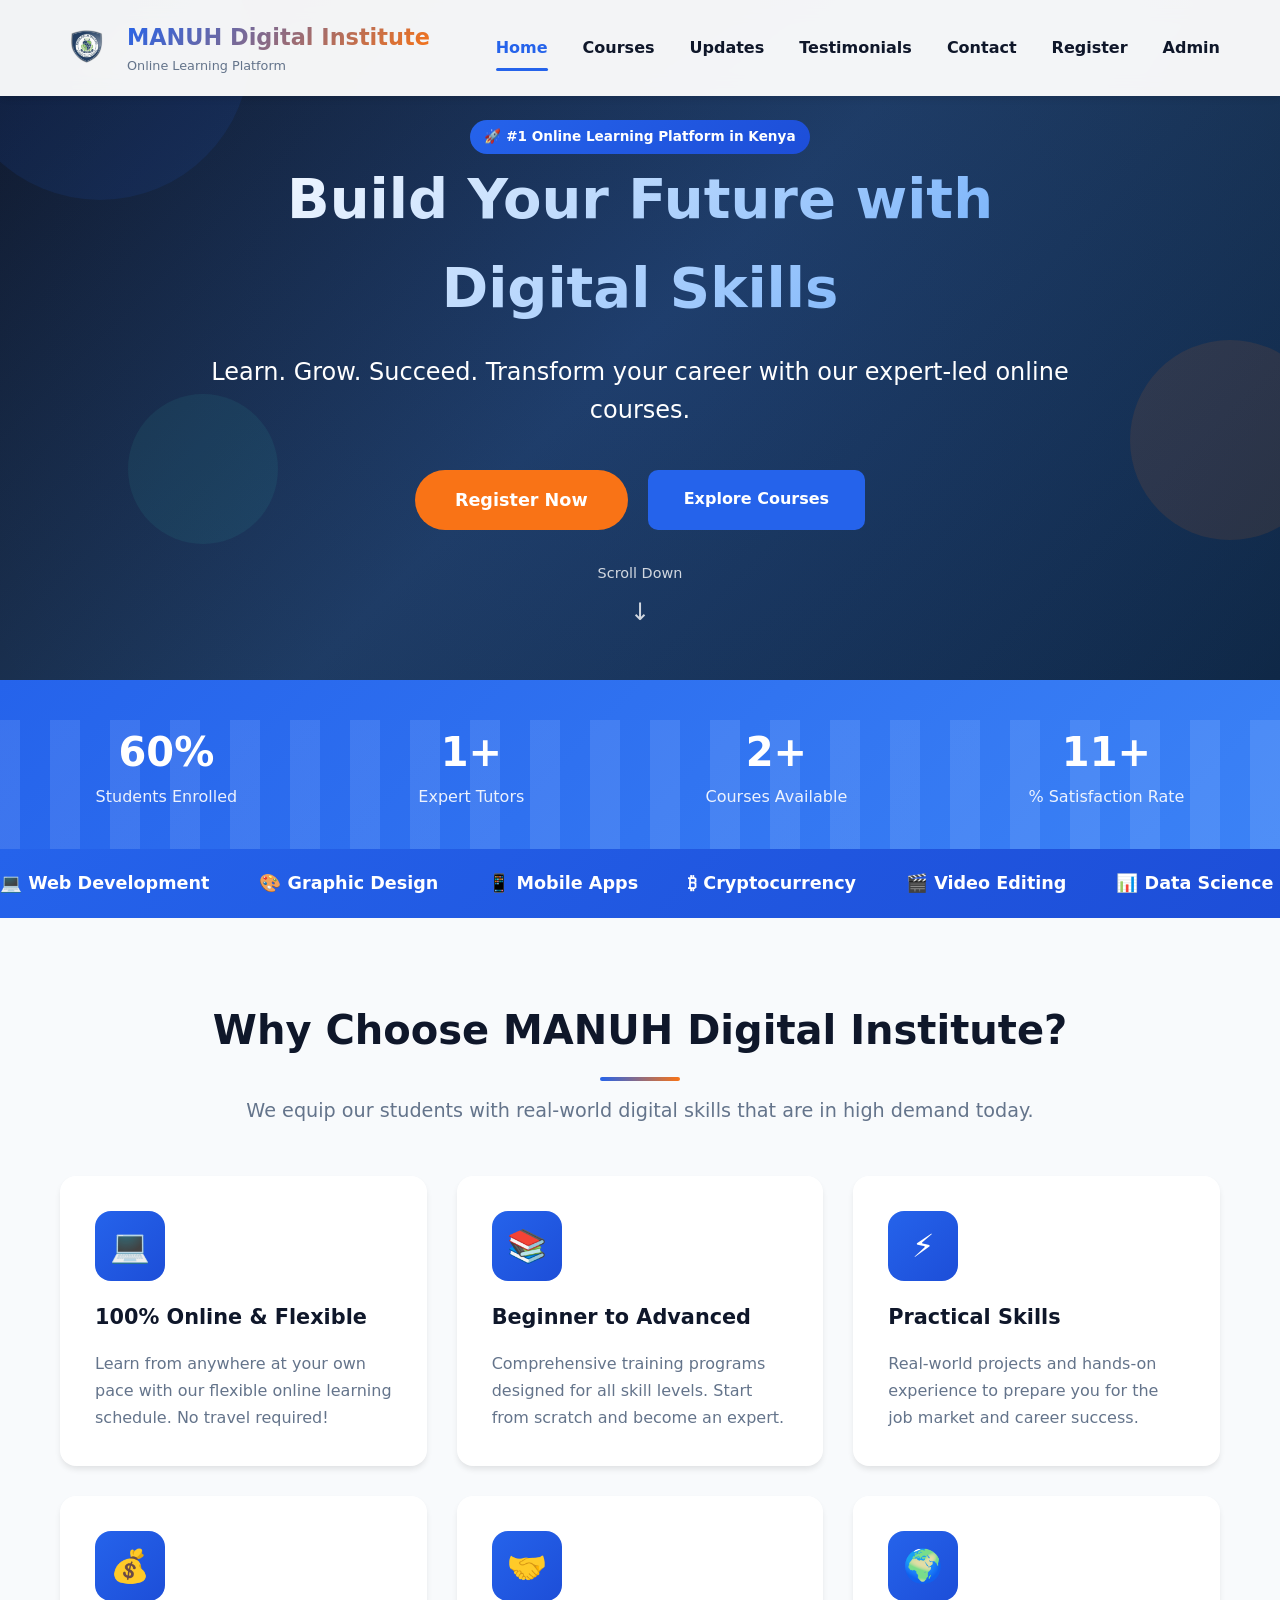
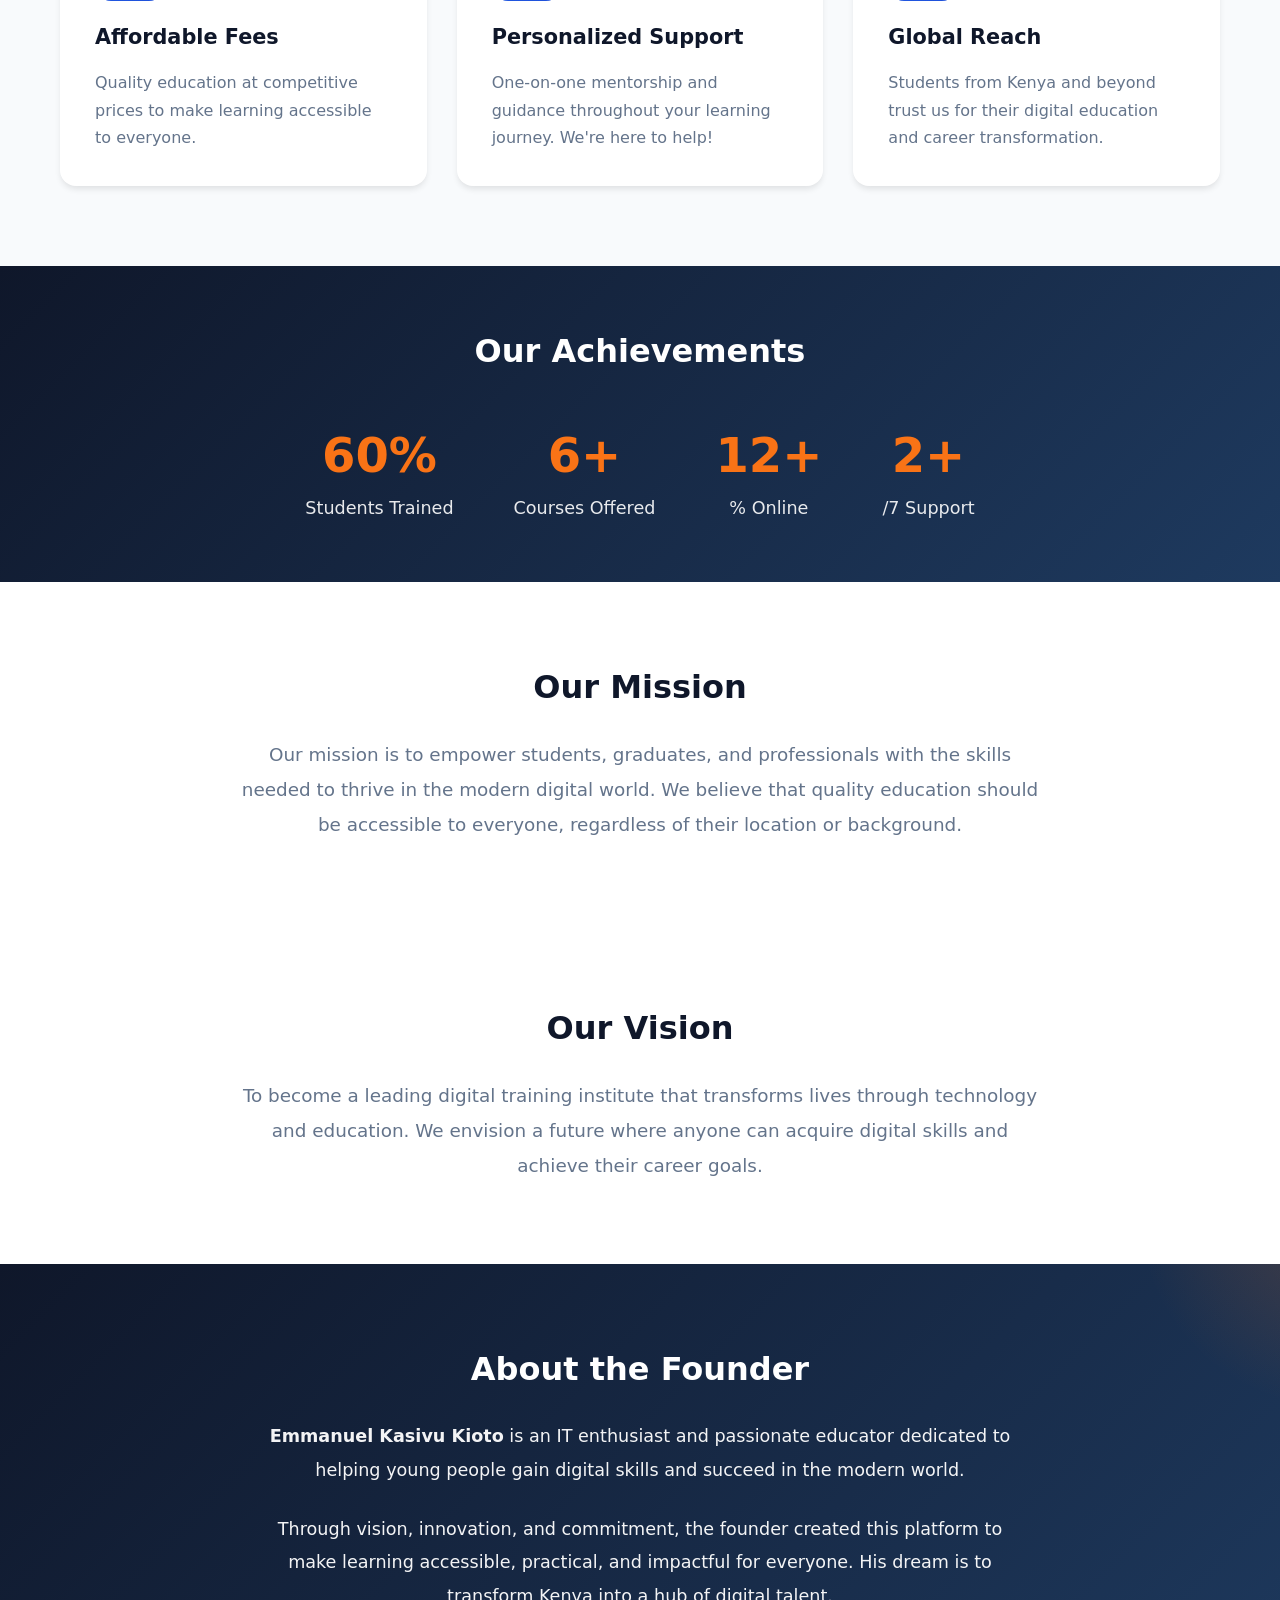
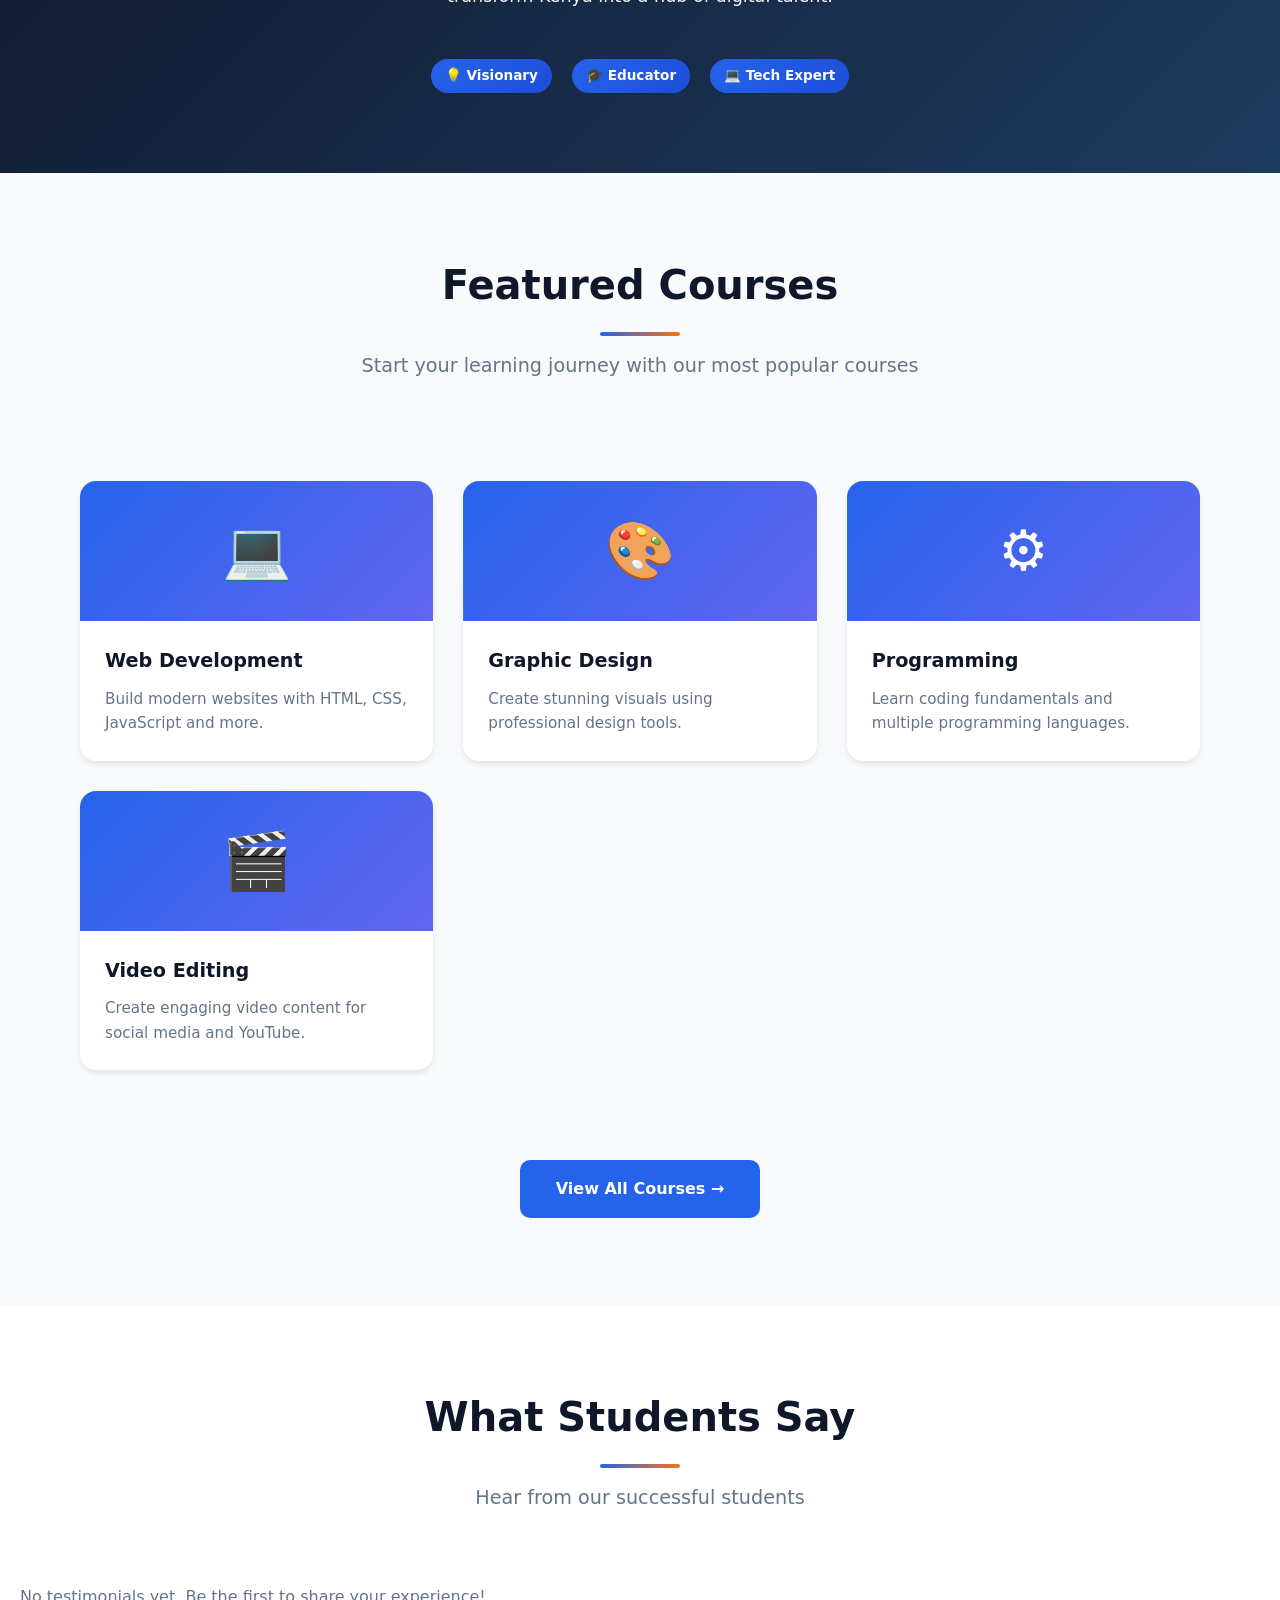
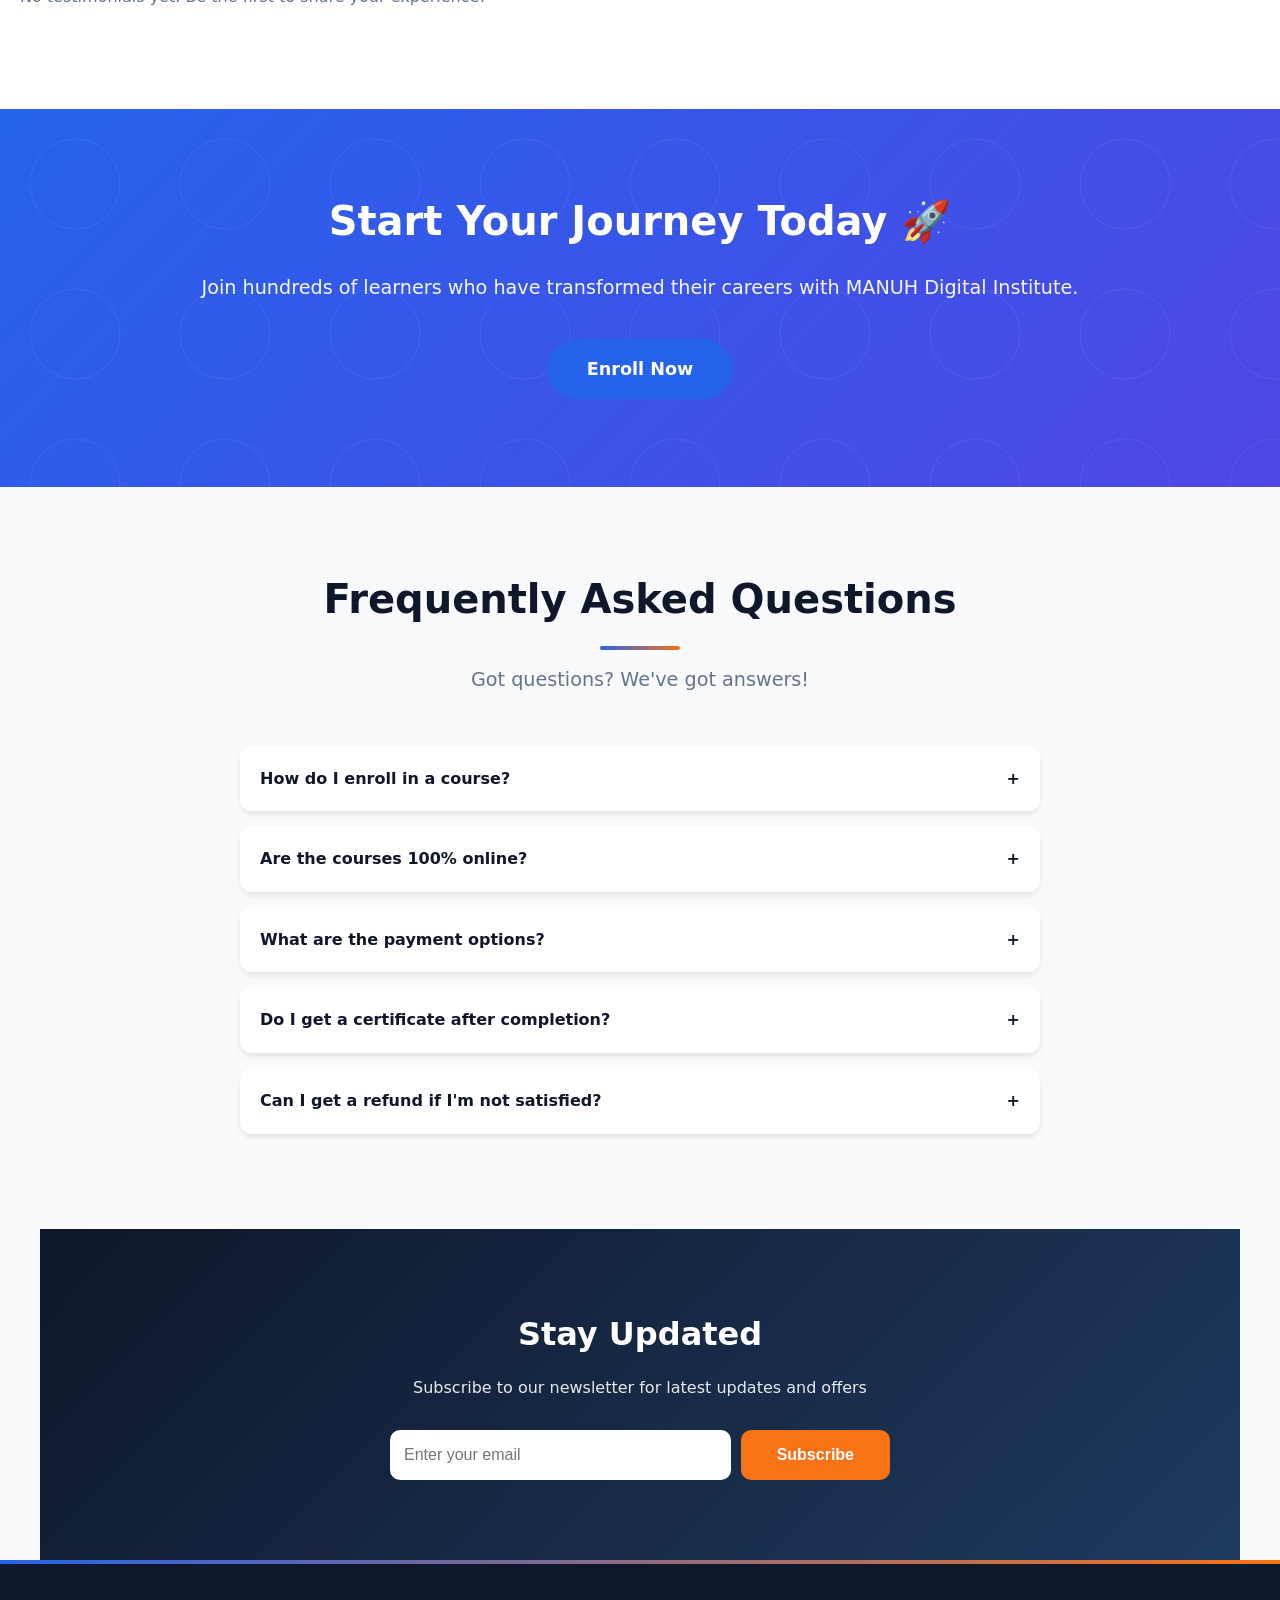
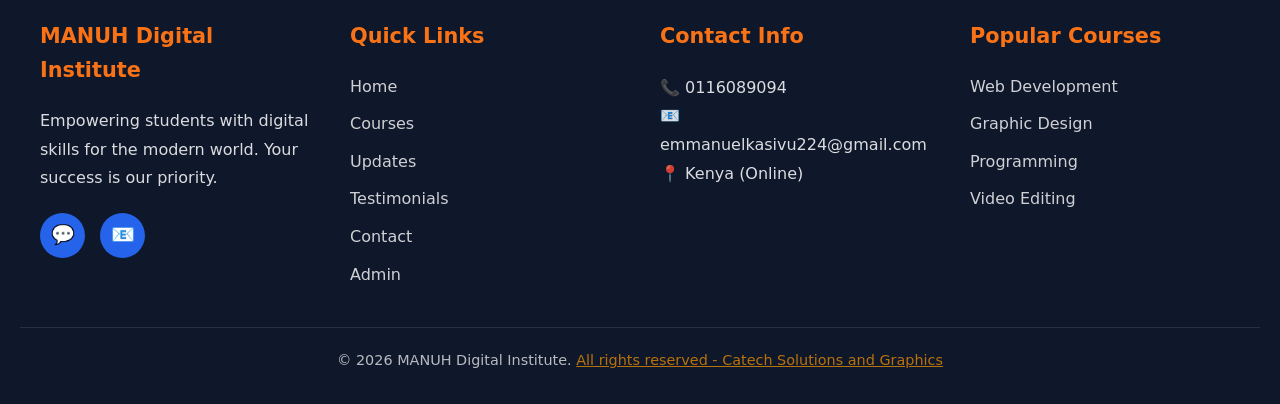
==== commit 4aa6e3c5: "all right reserved" ====
--- a/admin.html
+++ b/admin.html
@@ -137,7 +137,7 @@
     </section>
 
     <footer class="footer">
-        <p>&copy; 2026 MANUH Digital Institute. All rights reserved.</p>
+        <p>&copy; 2026 MANUH Digital Institute. <a href="https://catech.co.ke" target="_blank" style="color: #ff9900;">All rights reserved - Catech Solutions and Graphics</a></p>
     </footer>
 
     <script>
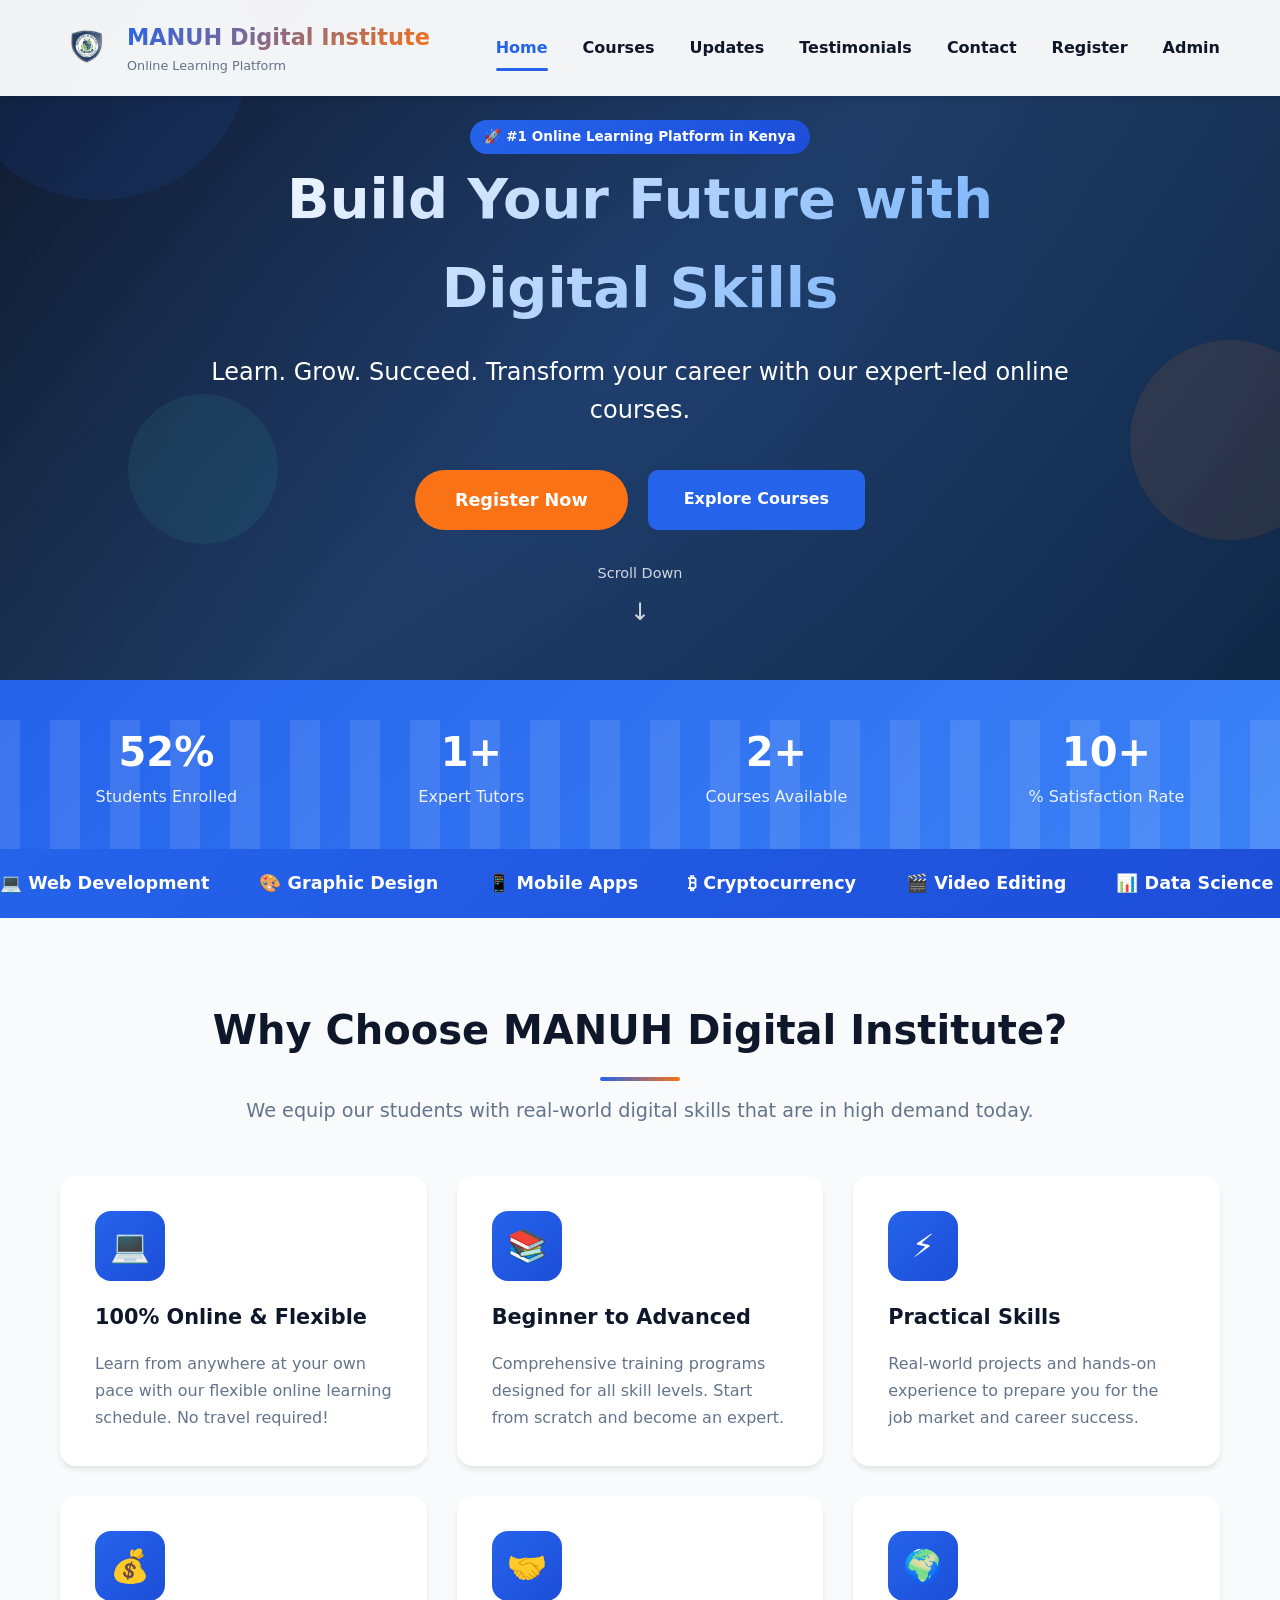
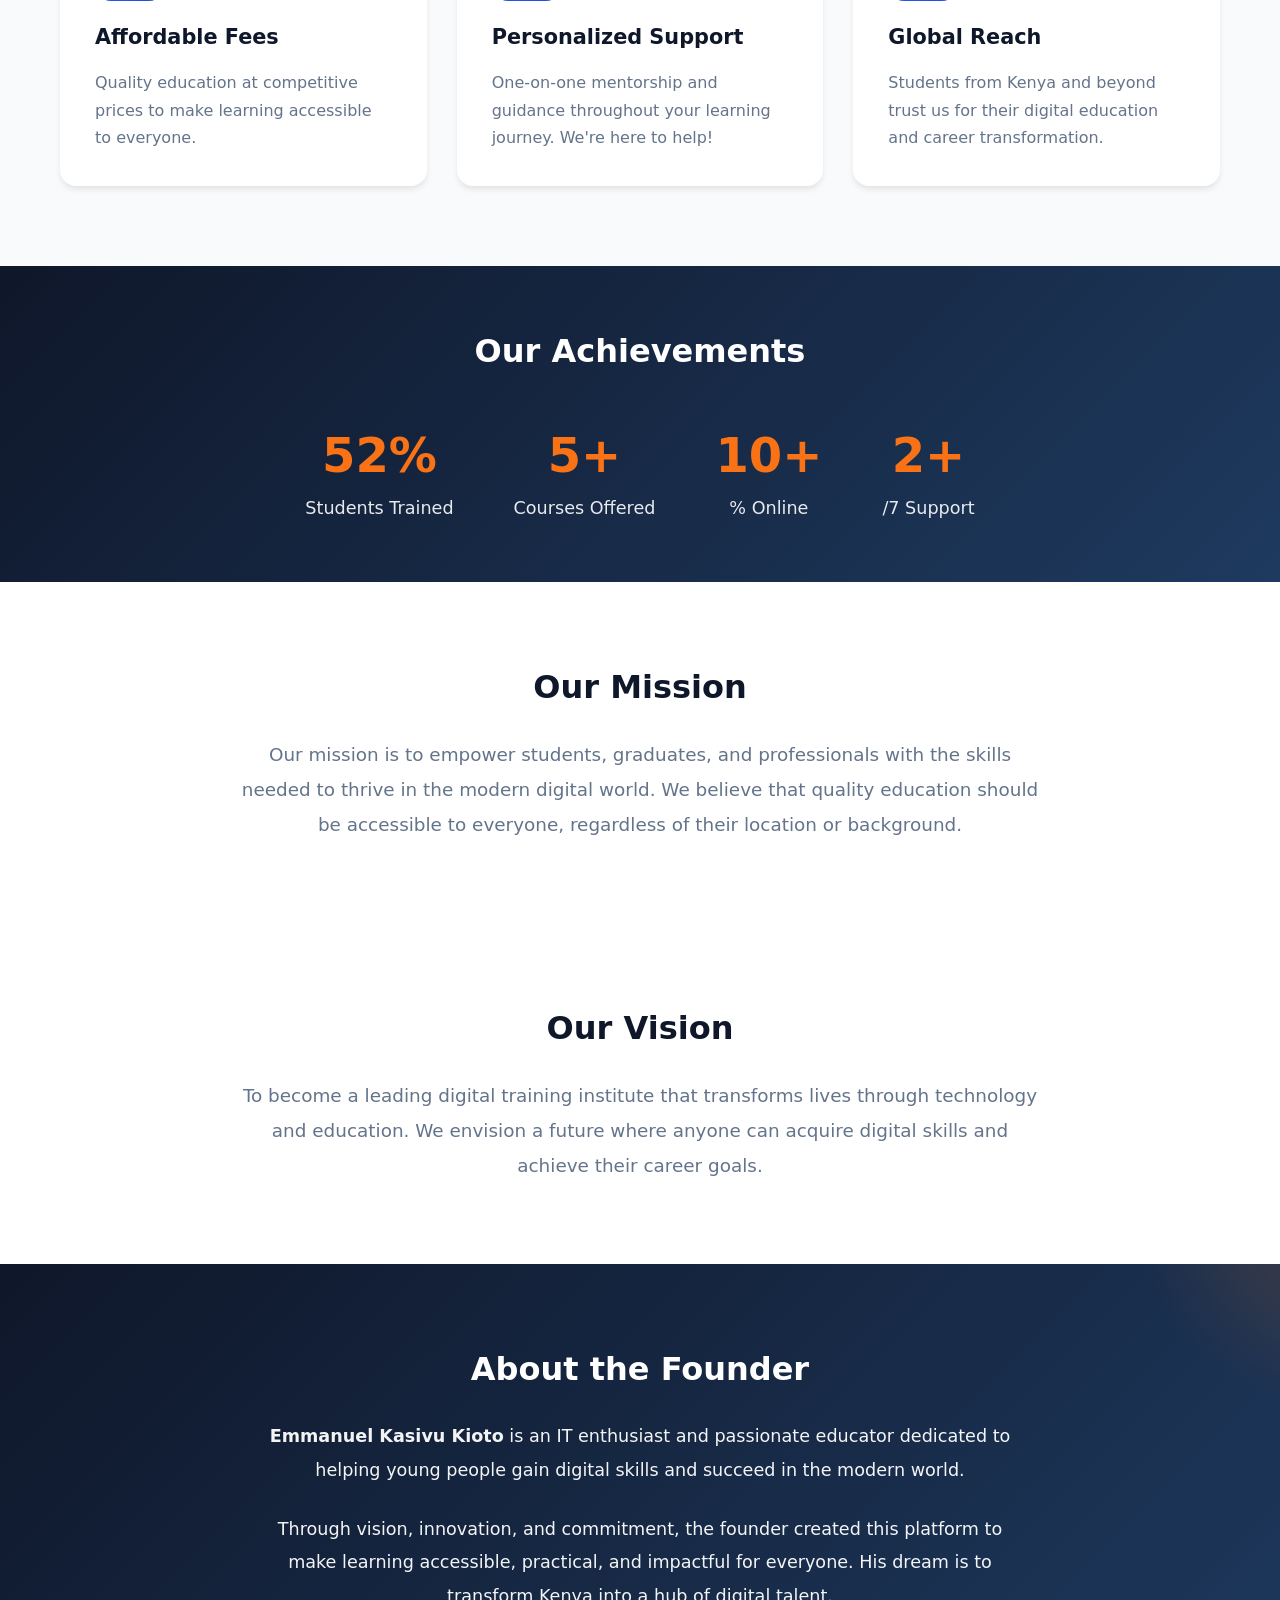
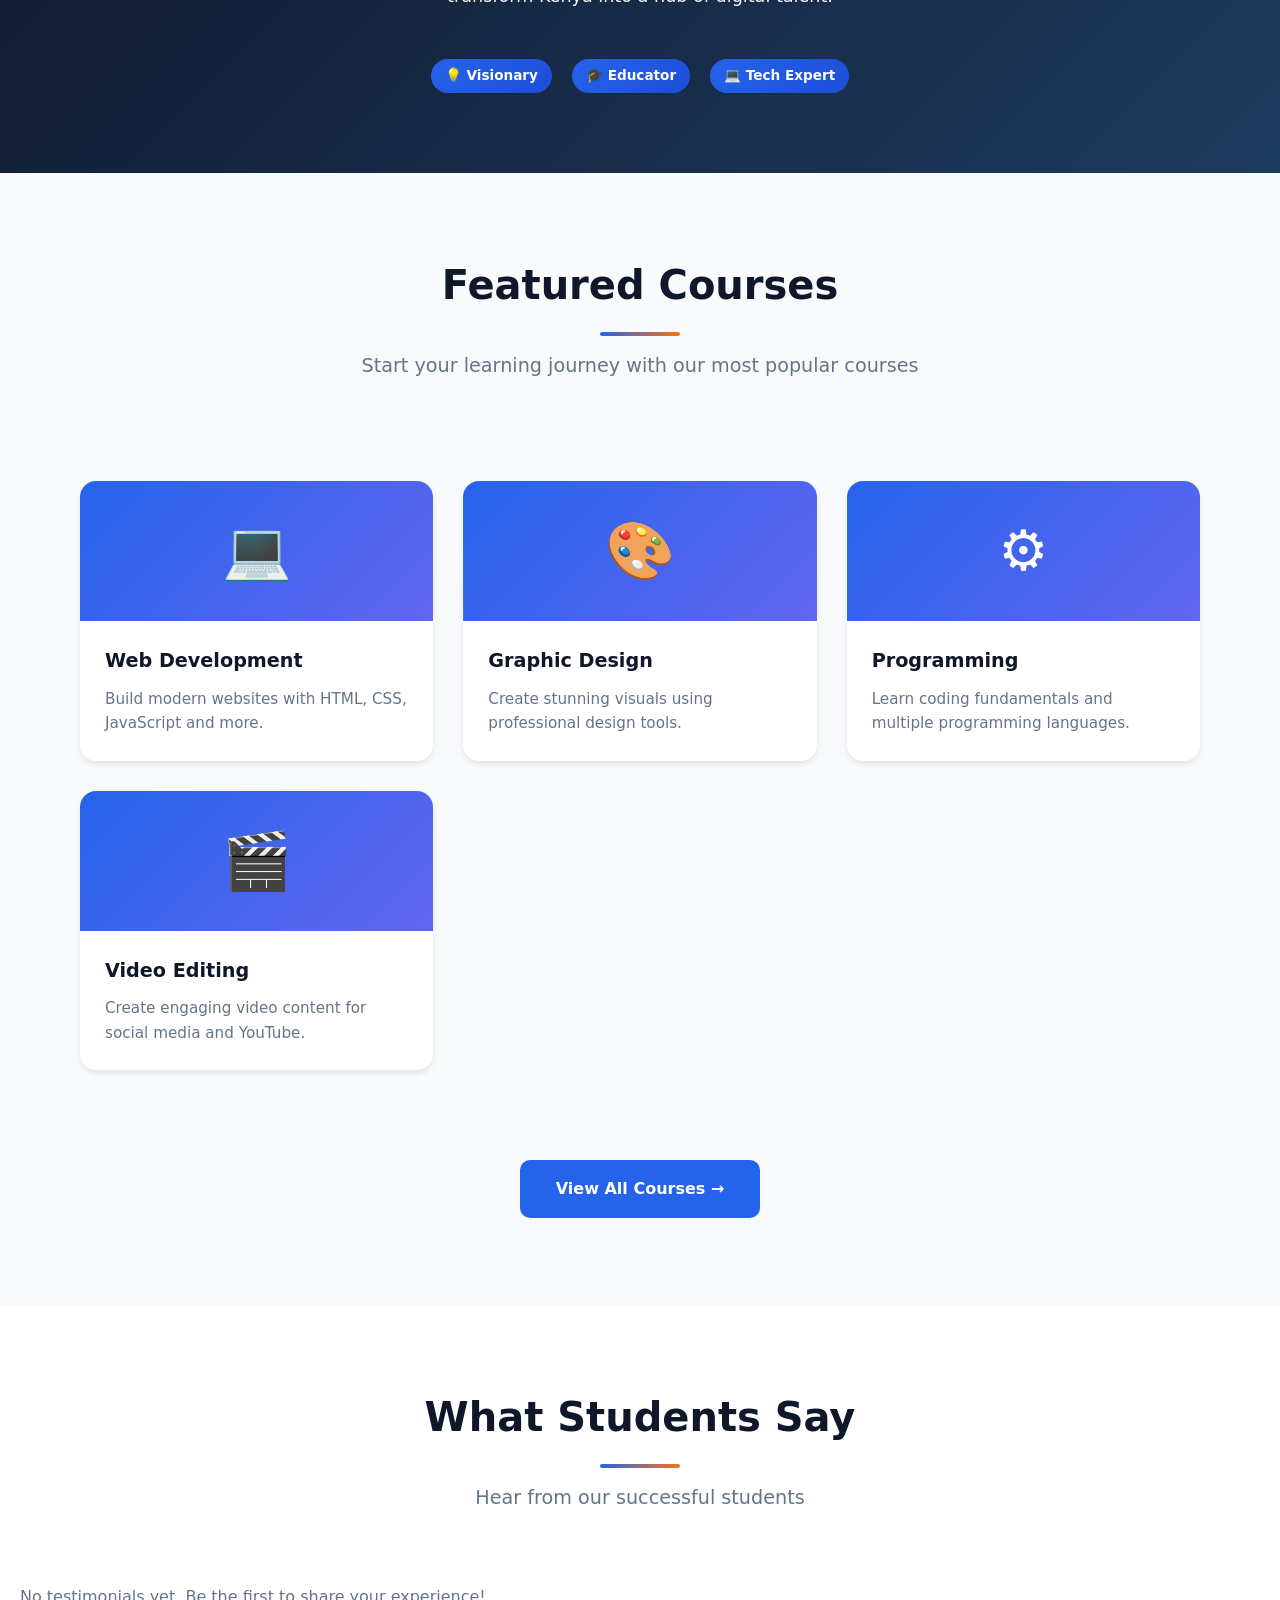
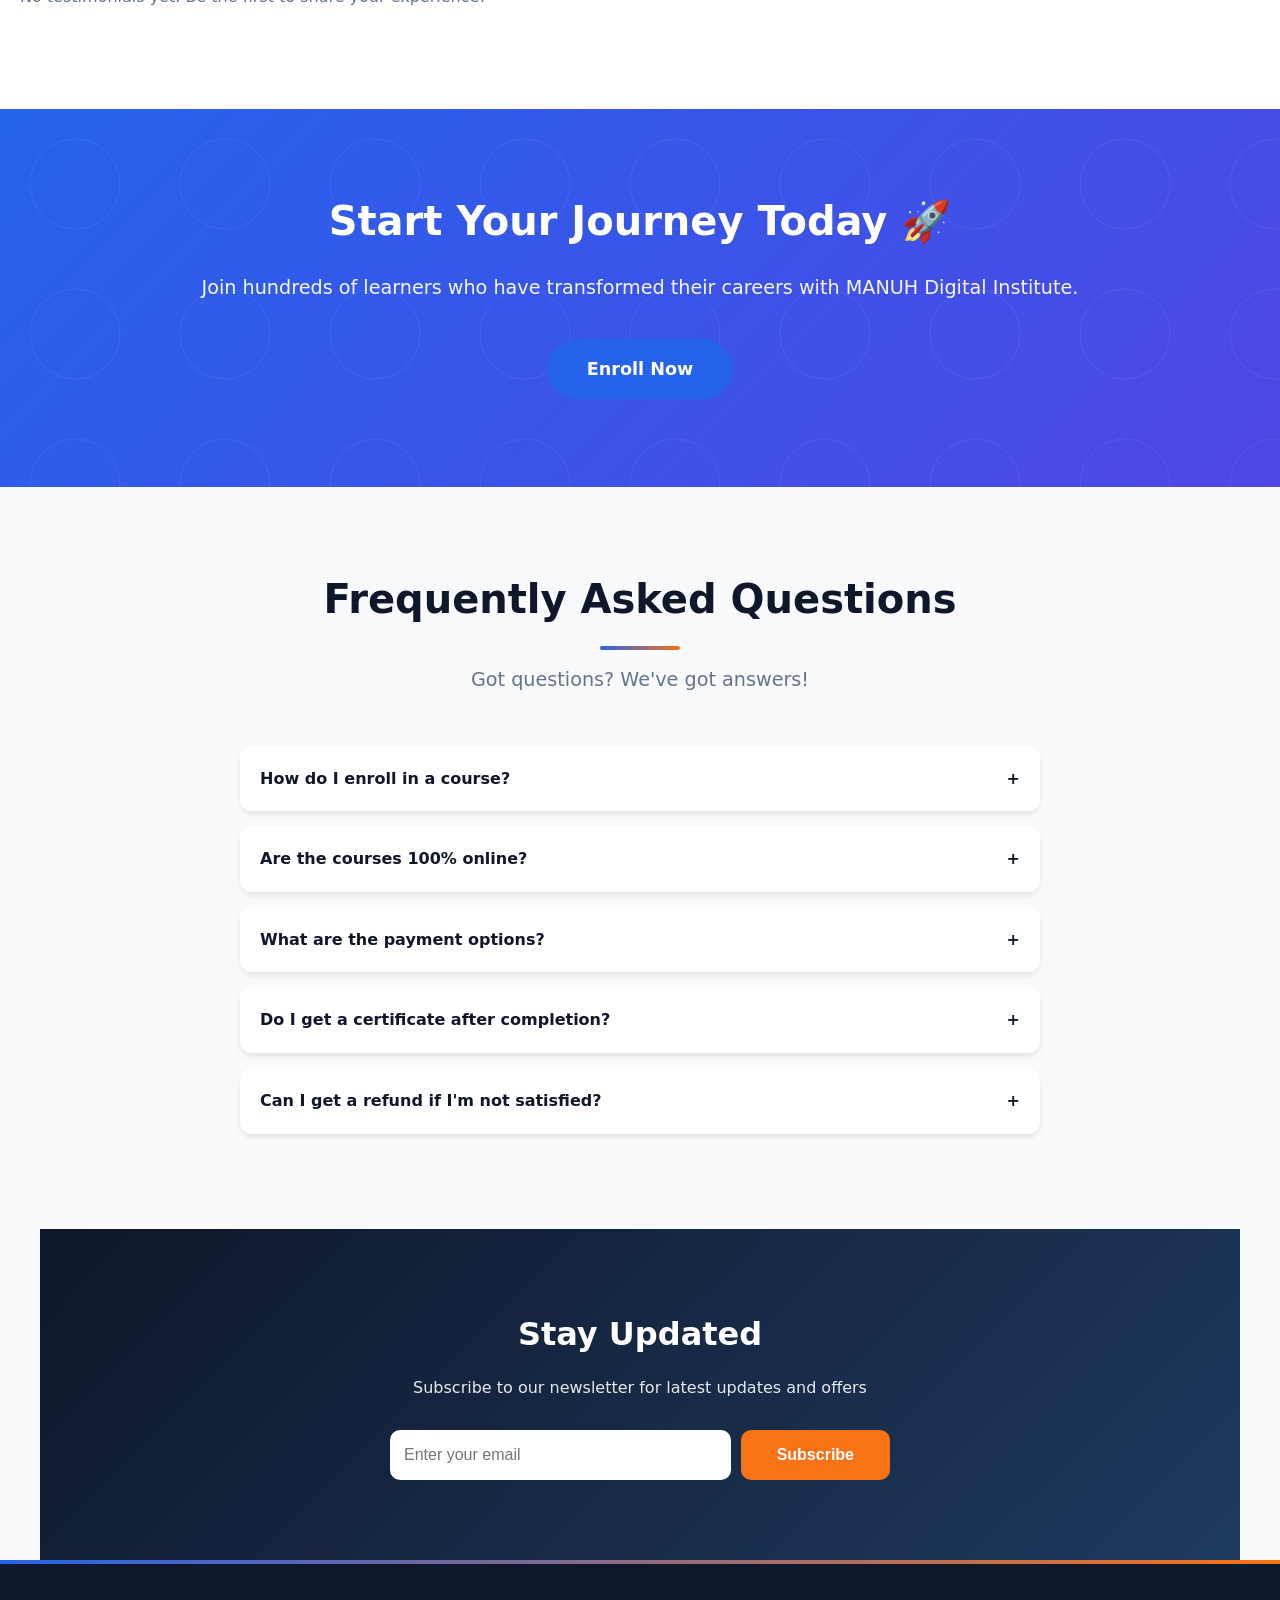
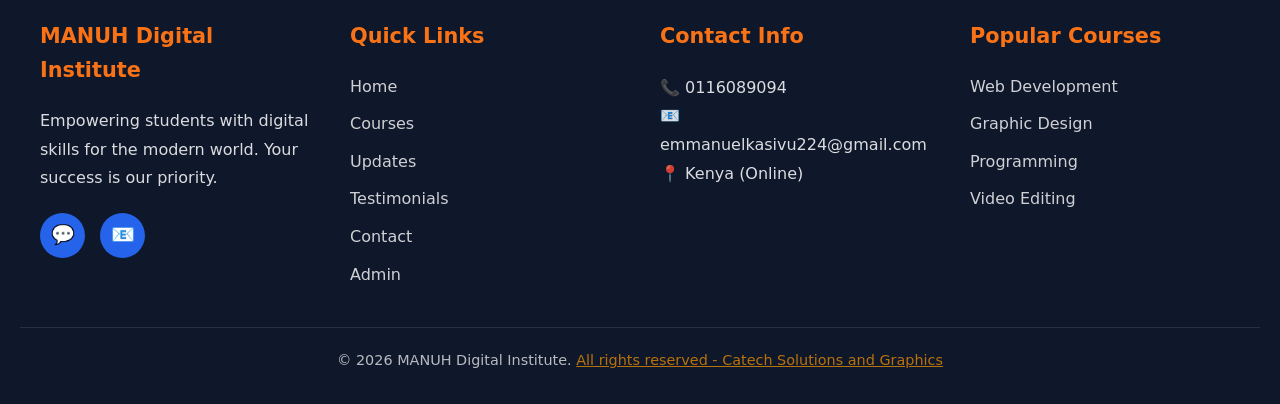
==== commit 41c2bdc1: "Update admin.html" ====
--- a/admin.html
+++ b/admin.html
@@ -163,22 +163,20 @@
             const phone = document.getElementById("phone").value;
             const level = document.getElementById("level").value;
 
-            fetch(scriptURL, {
-                method: "POST",
-                headers: {
-                    "Content-Type": "application/json"
-                },
-                body: JSON.stringify({name, course, status, phone, level})
-            })
-            .then(response => response.text())
-            .then(data => {
-                alert("Student added successfully!");
-                document.querySelector("form").reset();
-                loadStudents();
-            })
-            .catch(error => {
-                alert("Error: " + error);
-            });
+   fetch(scriptURL, {
+    method: "POST",
+    mode: "no-cors", 
+    body: JSON.stringify({name, course, status, phone, level})
+})
+.then(() => {
+    alert("✅ Student added successfully!");
+    document.querySelector("form").reset();
+    setTimeout(loadStudents, 1500);
+})
+.catch(error => {
+    alert("❌ Failed to send data");
+    console.error(error);
+});
         }
 
         function loadStudents() {
@@ -206,4 +204,4 @@
         loadStudents();
     </script>
 </body>
-</html>+</html>
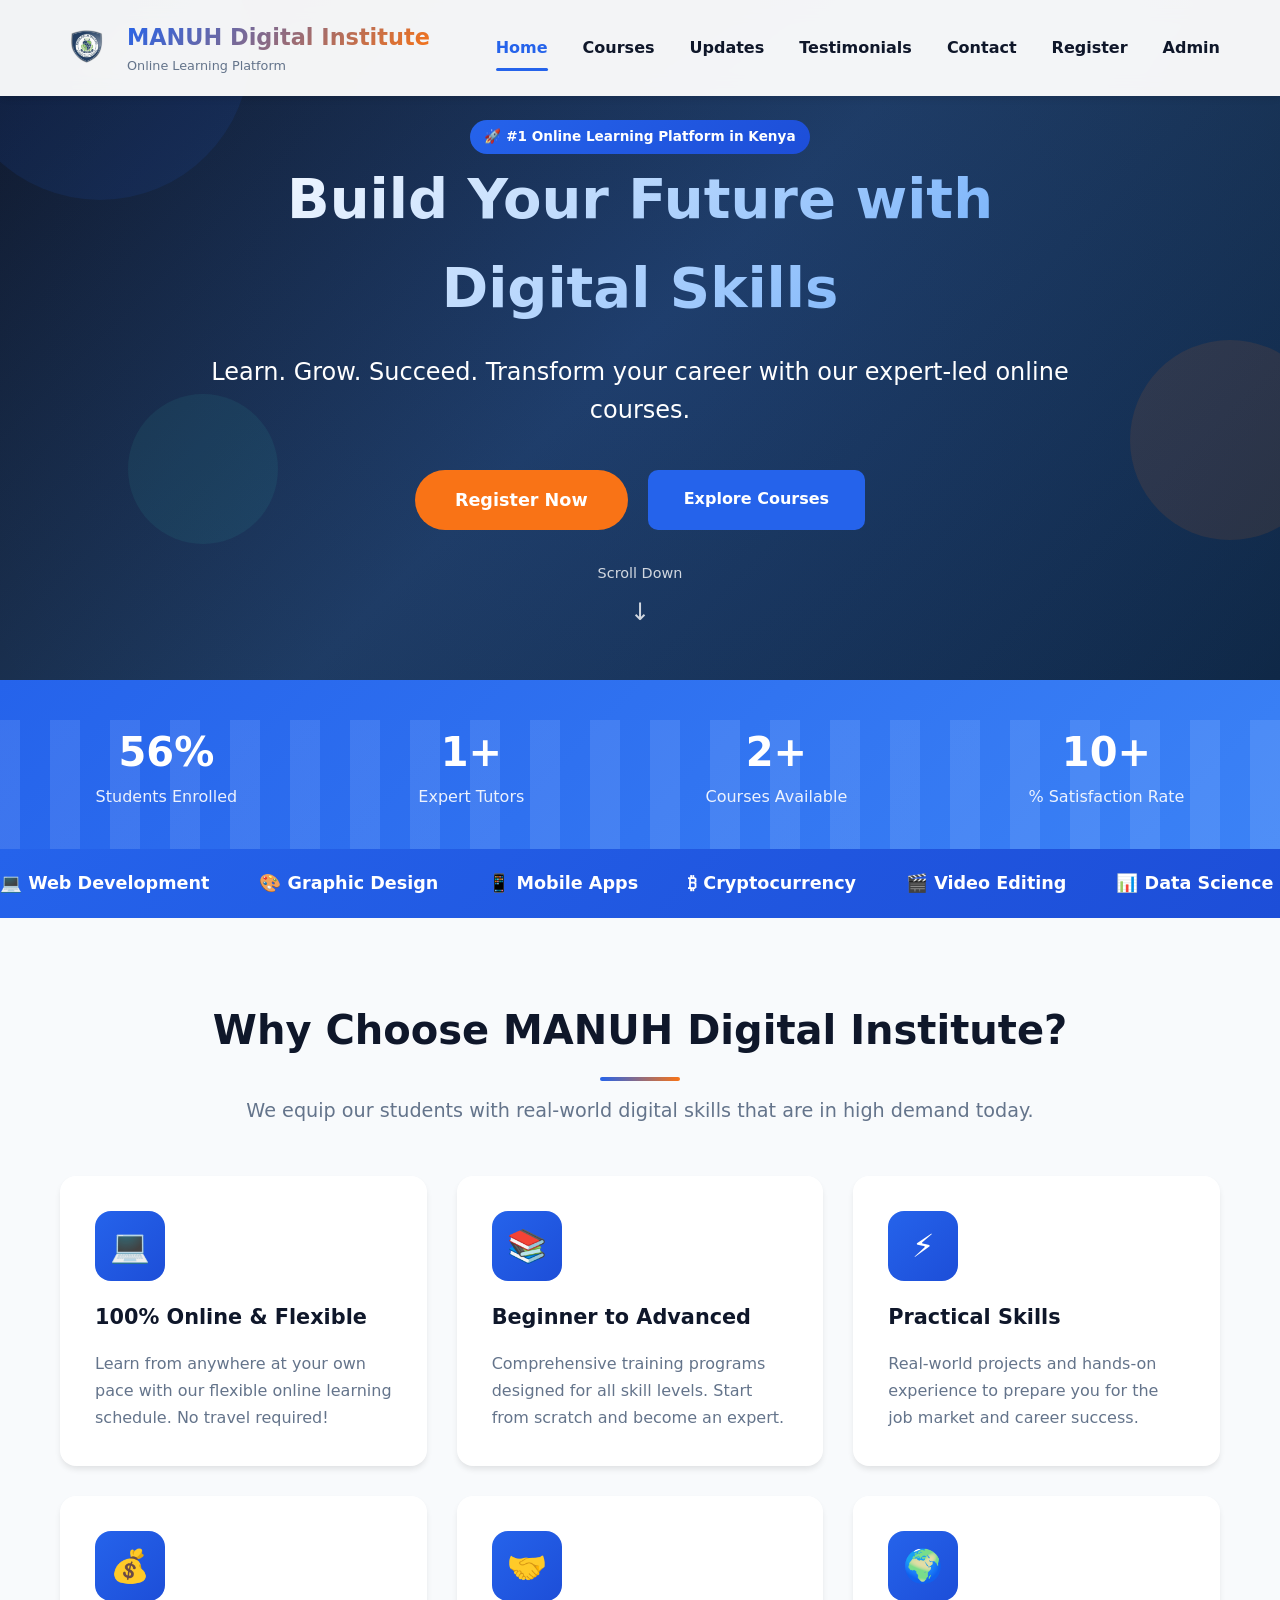
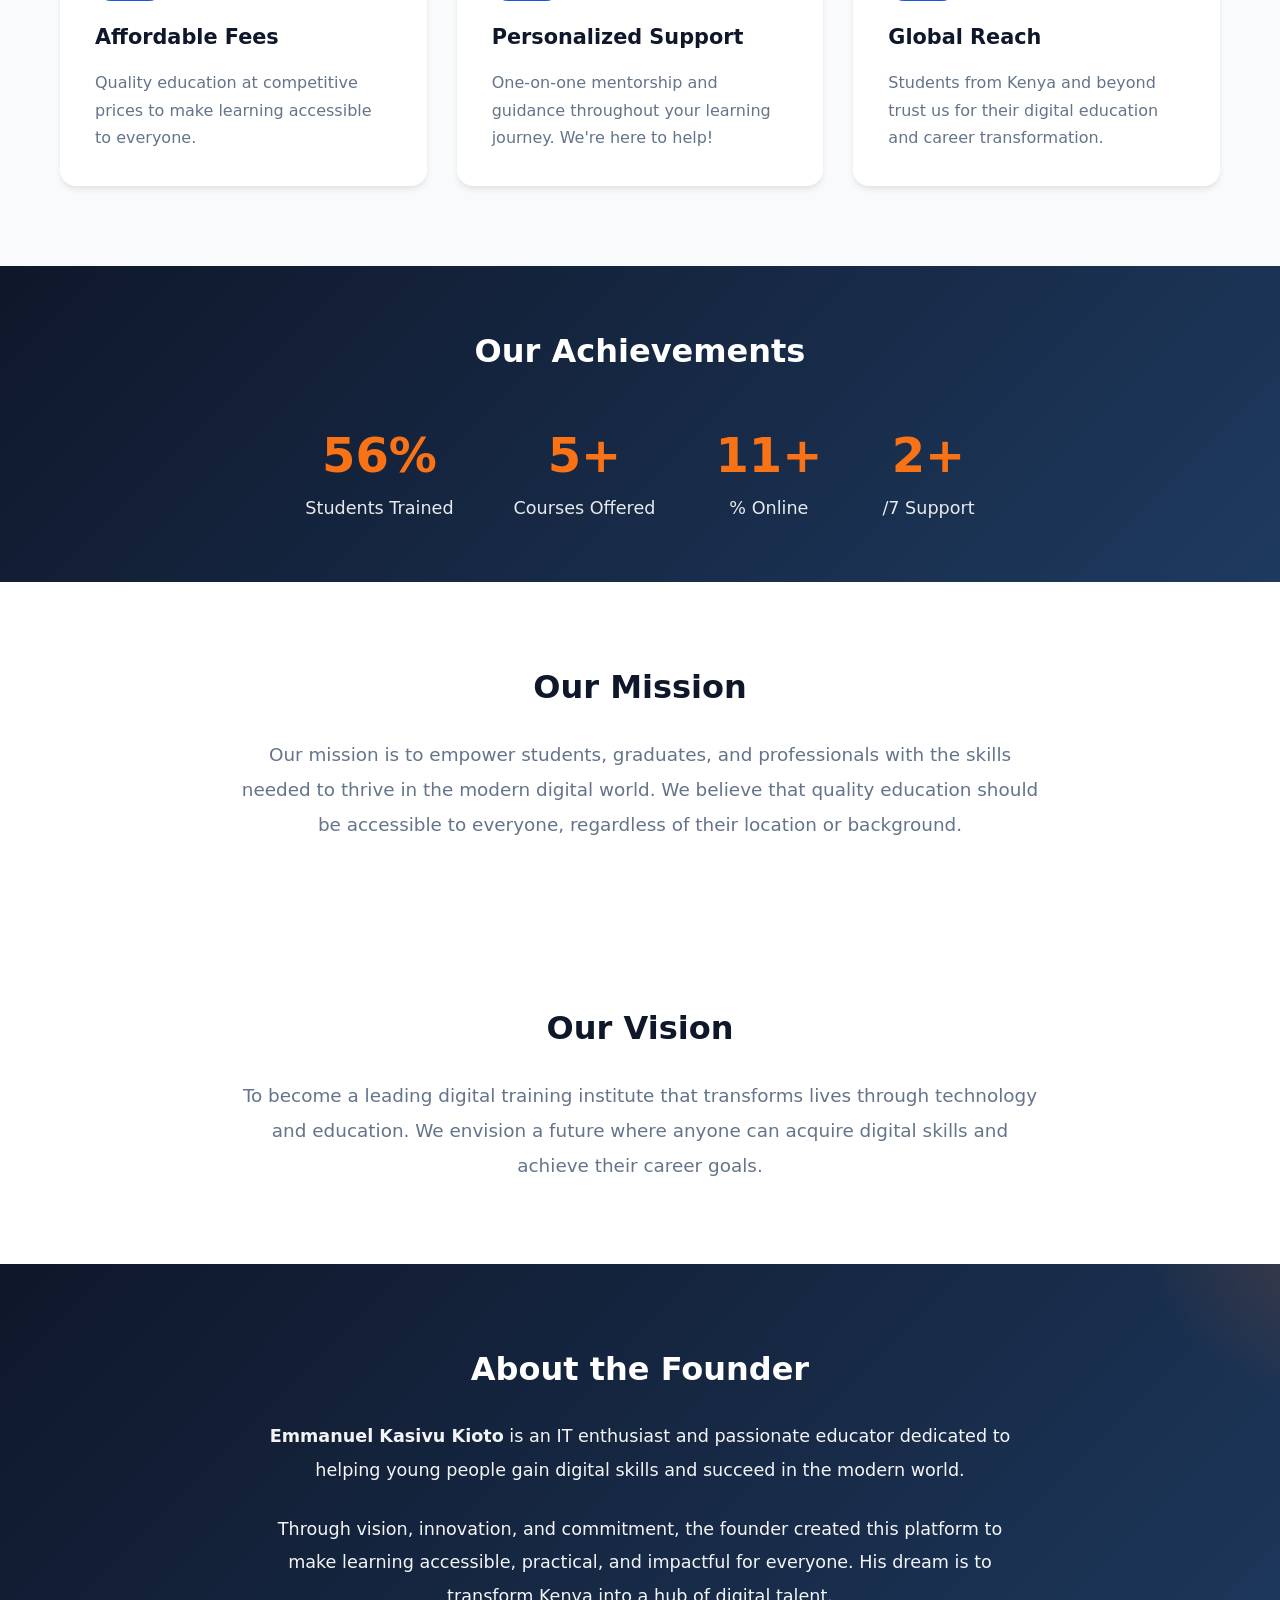
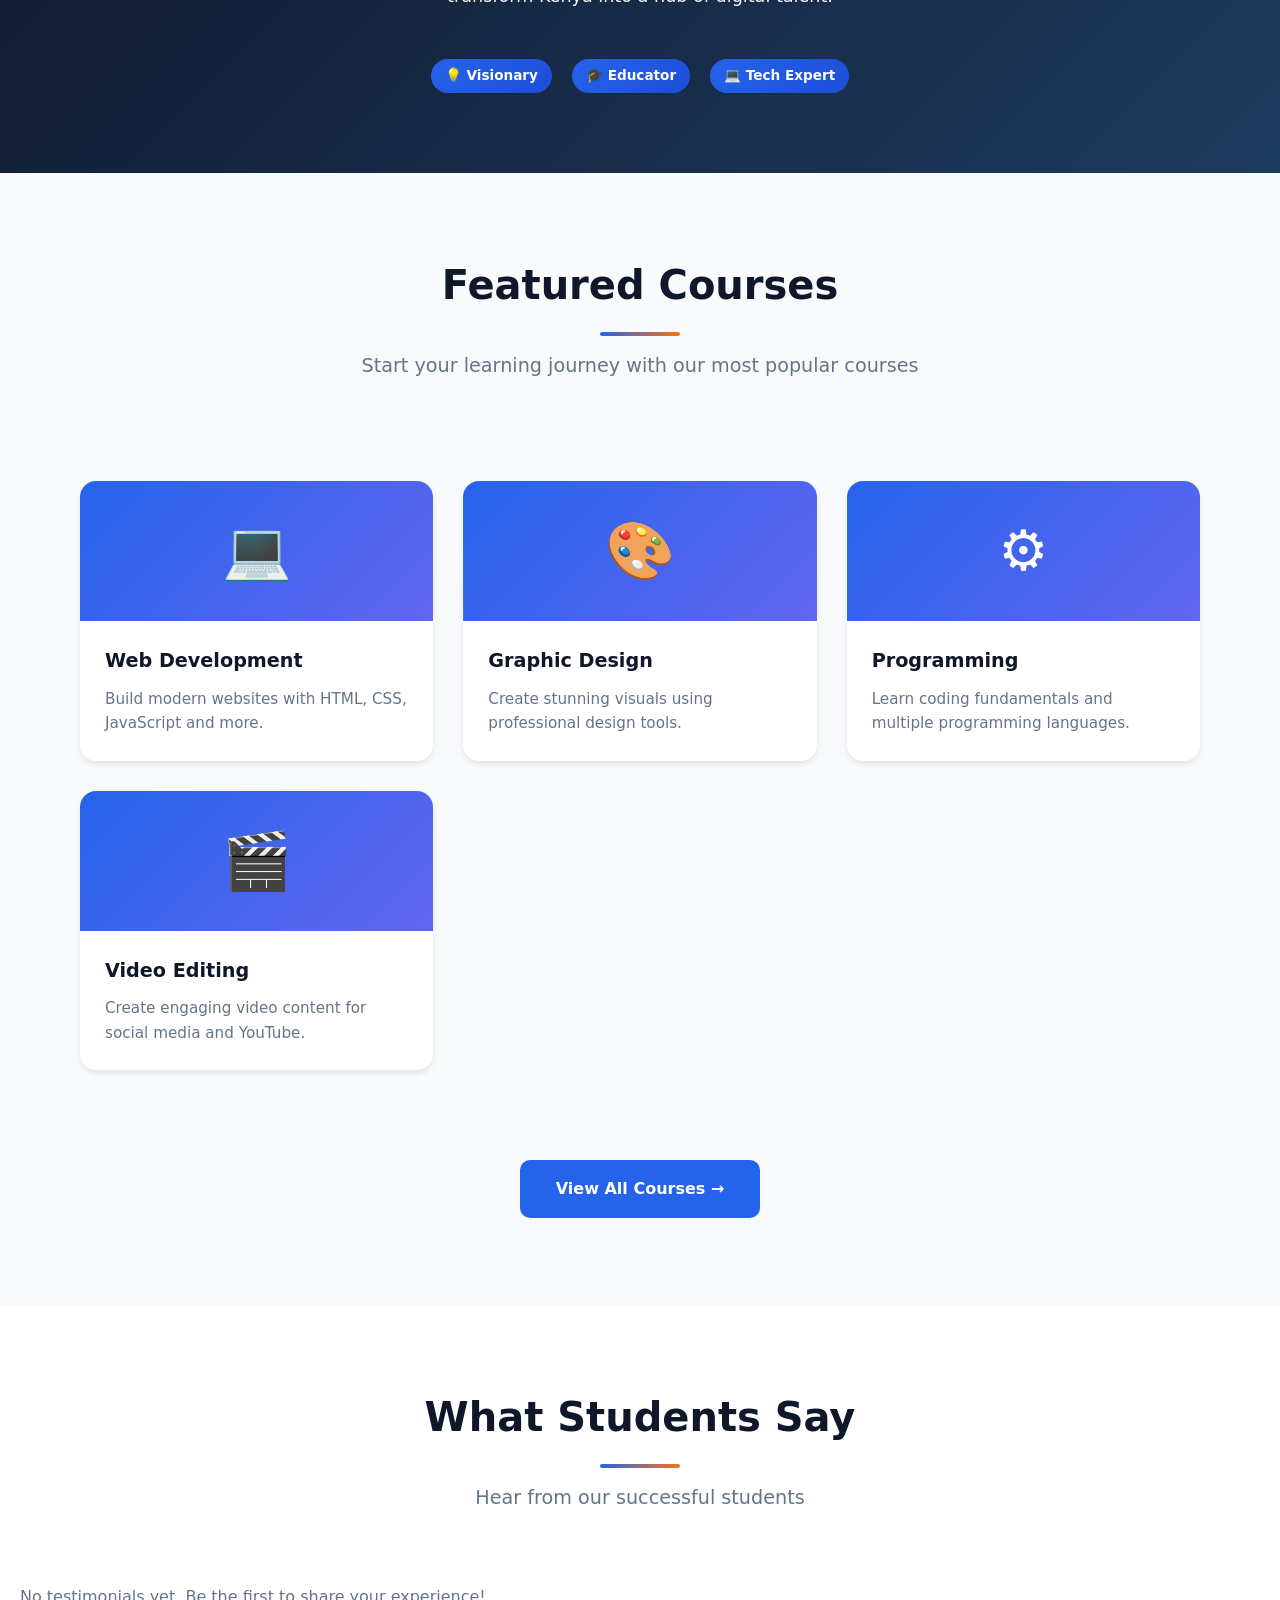
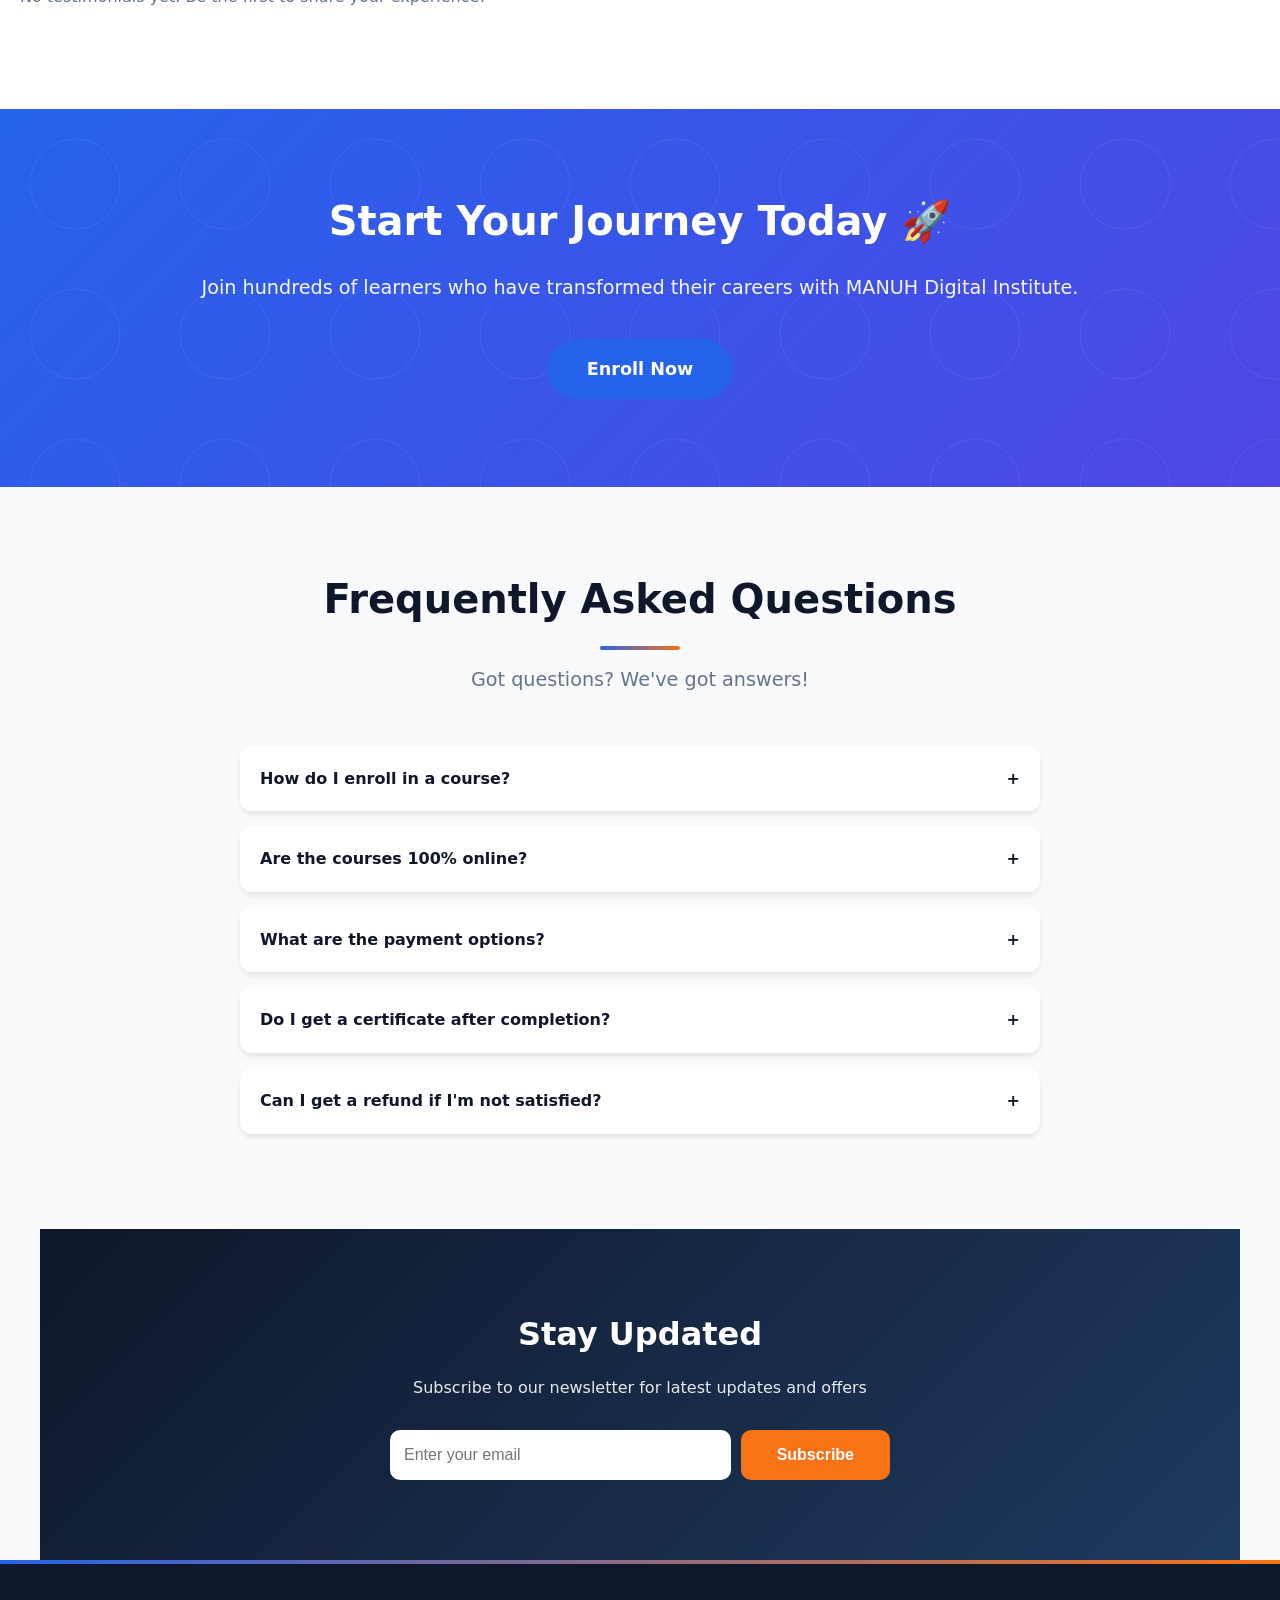
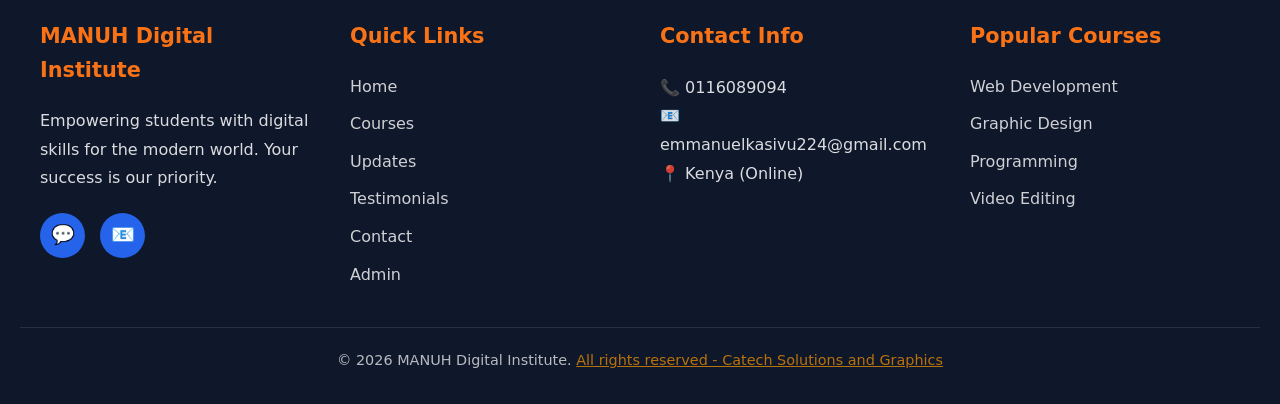
==== commit 806174a2: "Update Google Apps Script URL in admin.html" ====
--- a/admin.html
+++ b/admin.html
@@ -152,7 +152,7 @@
             window.location.href = "index.html";
         }
 
-        const scriptURL = "https://script.google.com/macros/s/AKfycbxEfdtH7J-JGkwNBiwS1fUm7ss4GnFh3Oe9VlVW-GydqVm9uI6_HTYOutLqC6gaaTQbQA/exec";
+        const scriptURL = "https://script.google.com/macros/s/AKfycbyTYsg6aD3mTQGzSNN8F17rz74okdClJZOH5pSn0AeTXFLBTdR7M_rNpAtWcCsuCDi9/exec";
         const sheetURL = "https://docs.google.com/spreadsheets/d/e/2PACX-1vQhWSecaoPo58RDYDO5vGVjQj4ZnOai4Zv1HASyNy6rtLW99l5zXTQamYXKHBvB--AUJJ_jW89Kjvk1/pub?gid=578775294&single=true&output=csv";
 
         function addStudent(e) {
